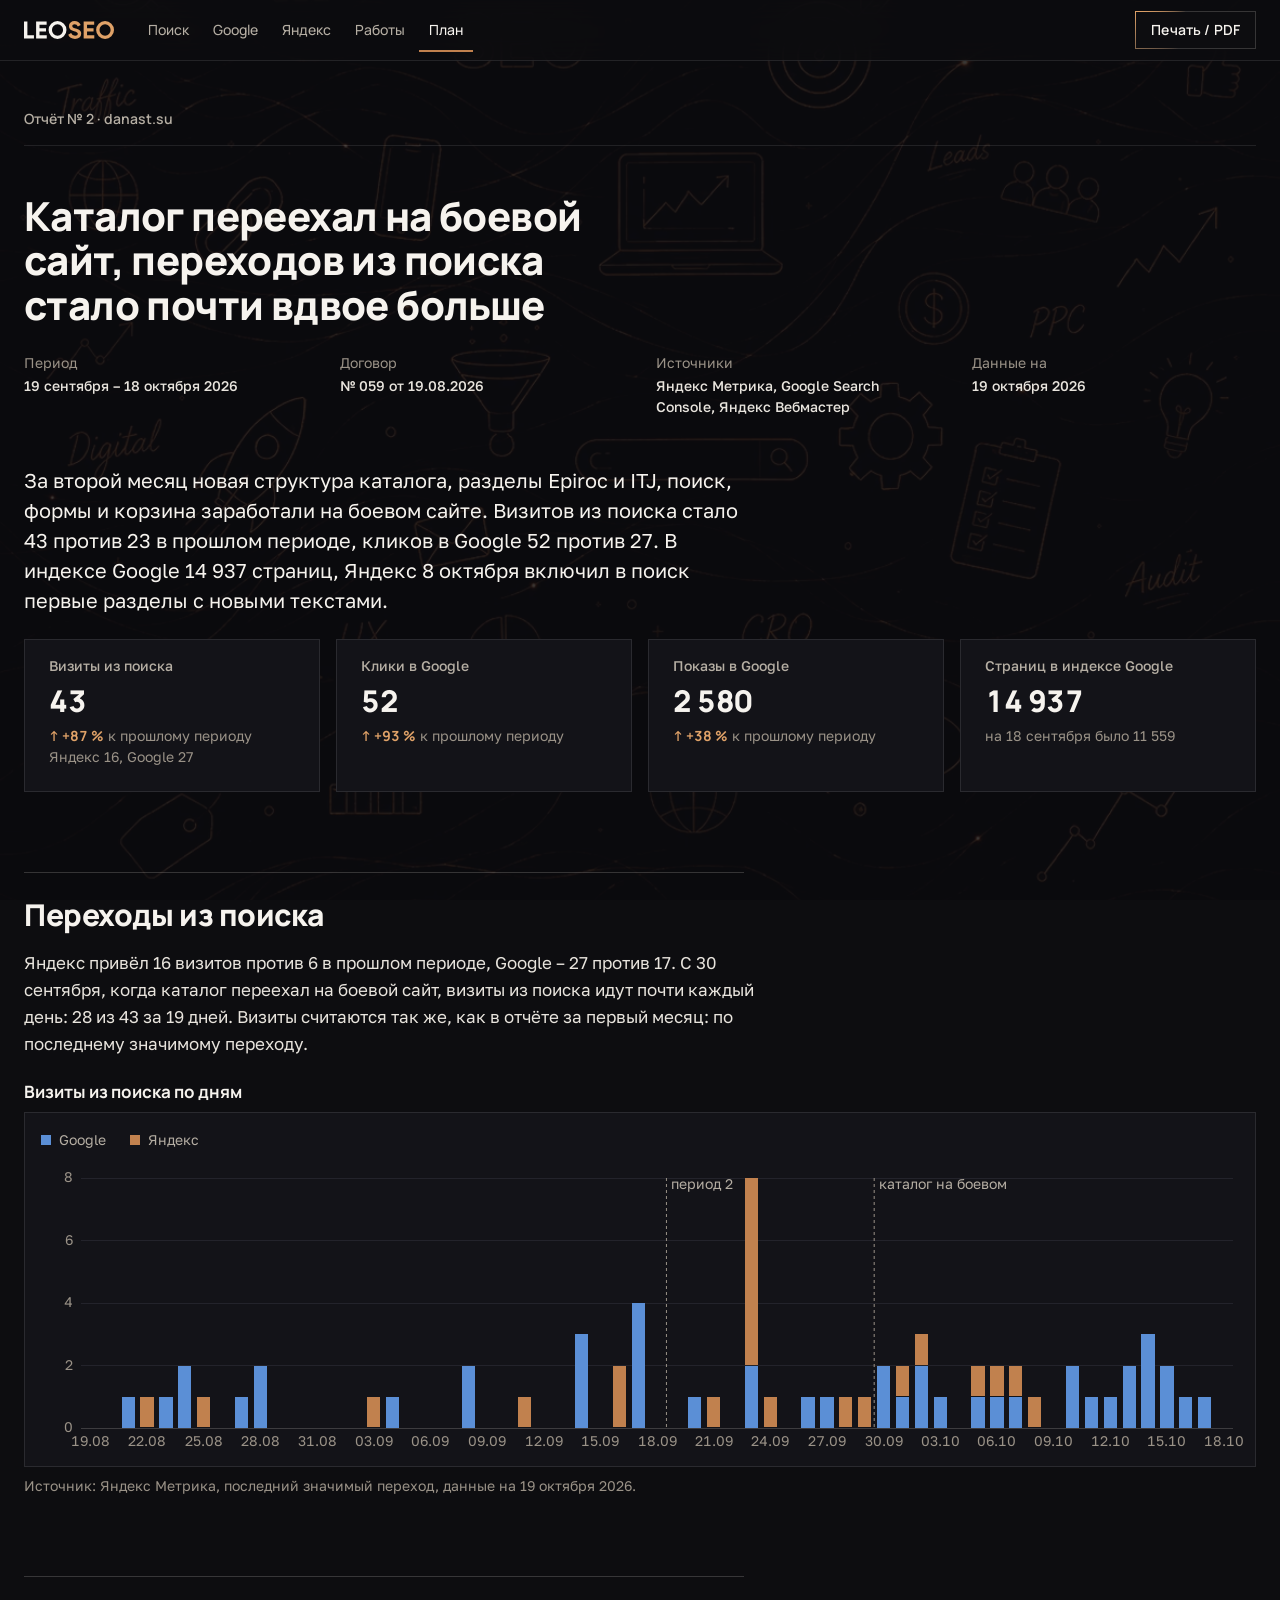
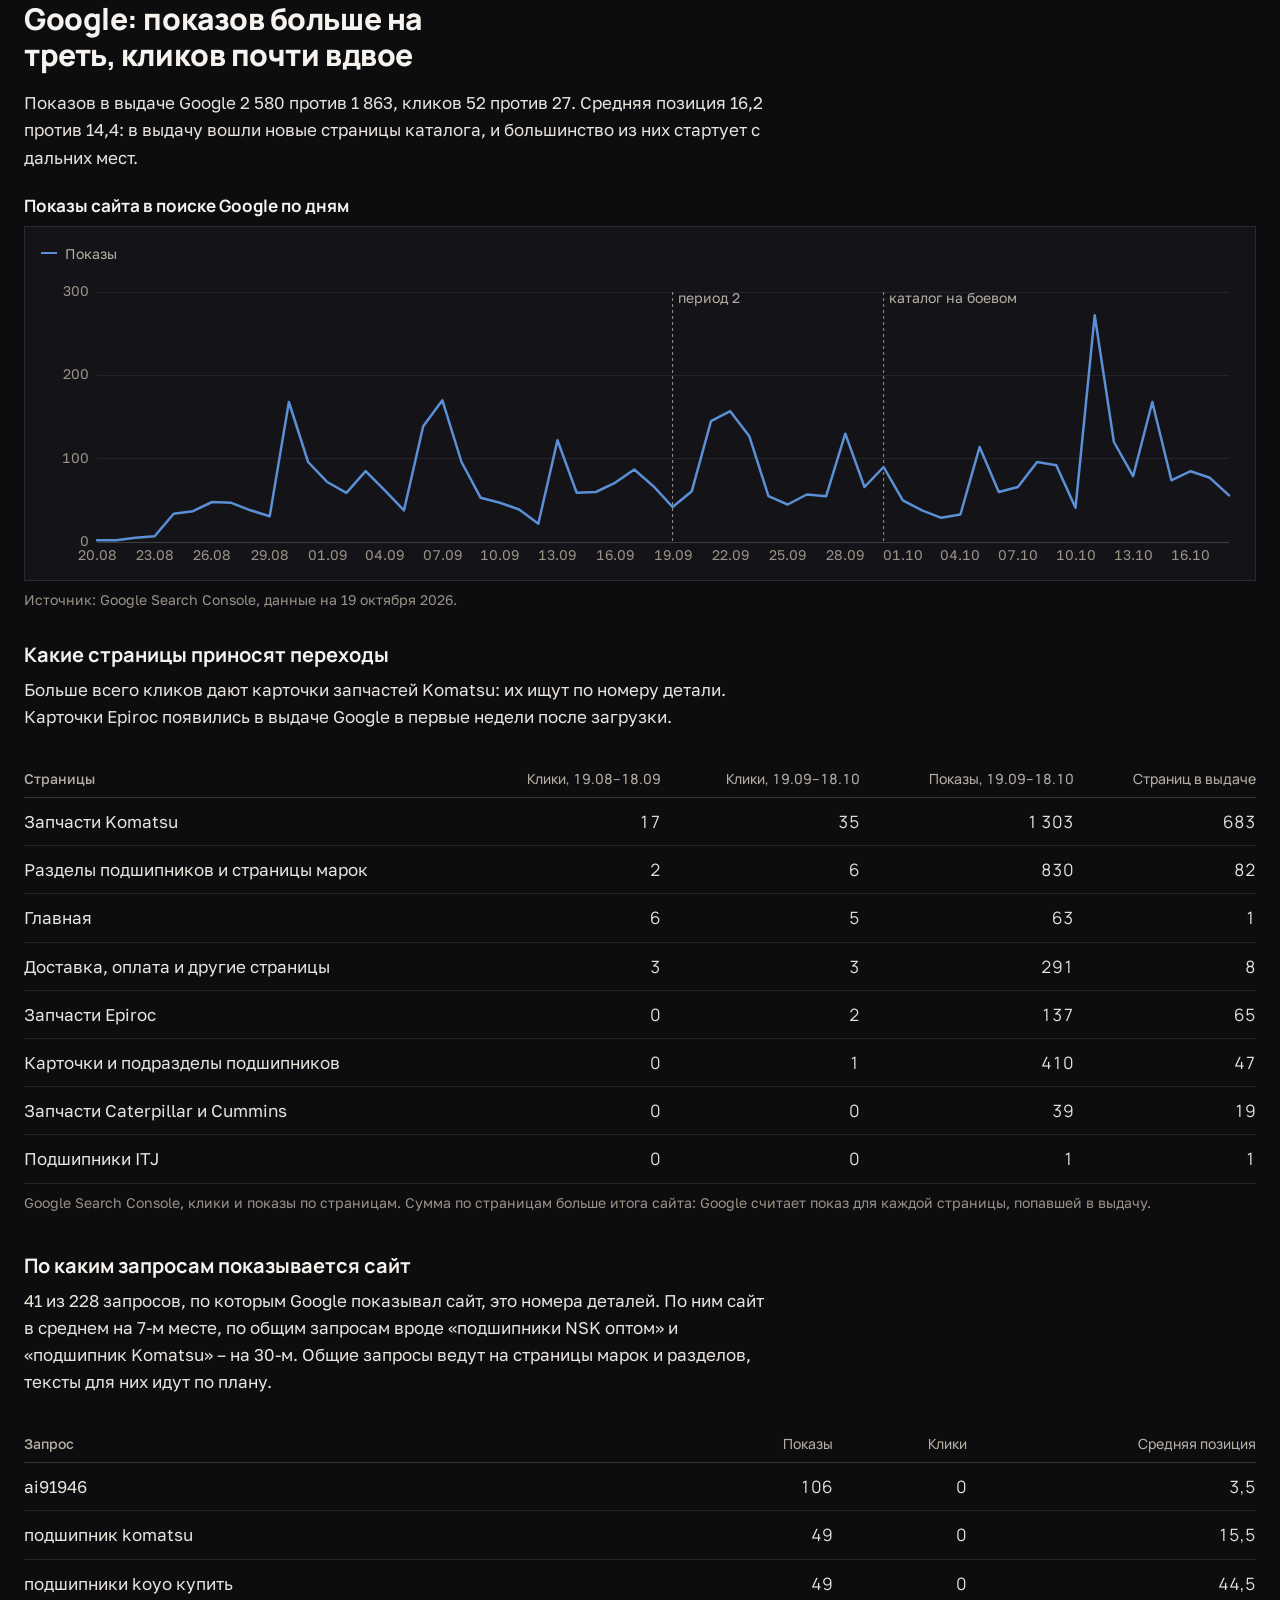
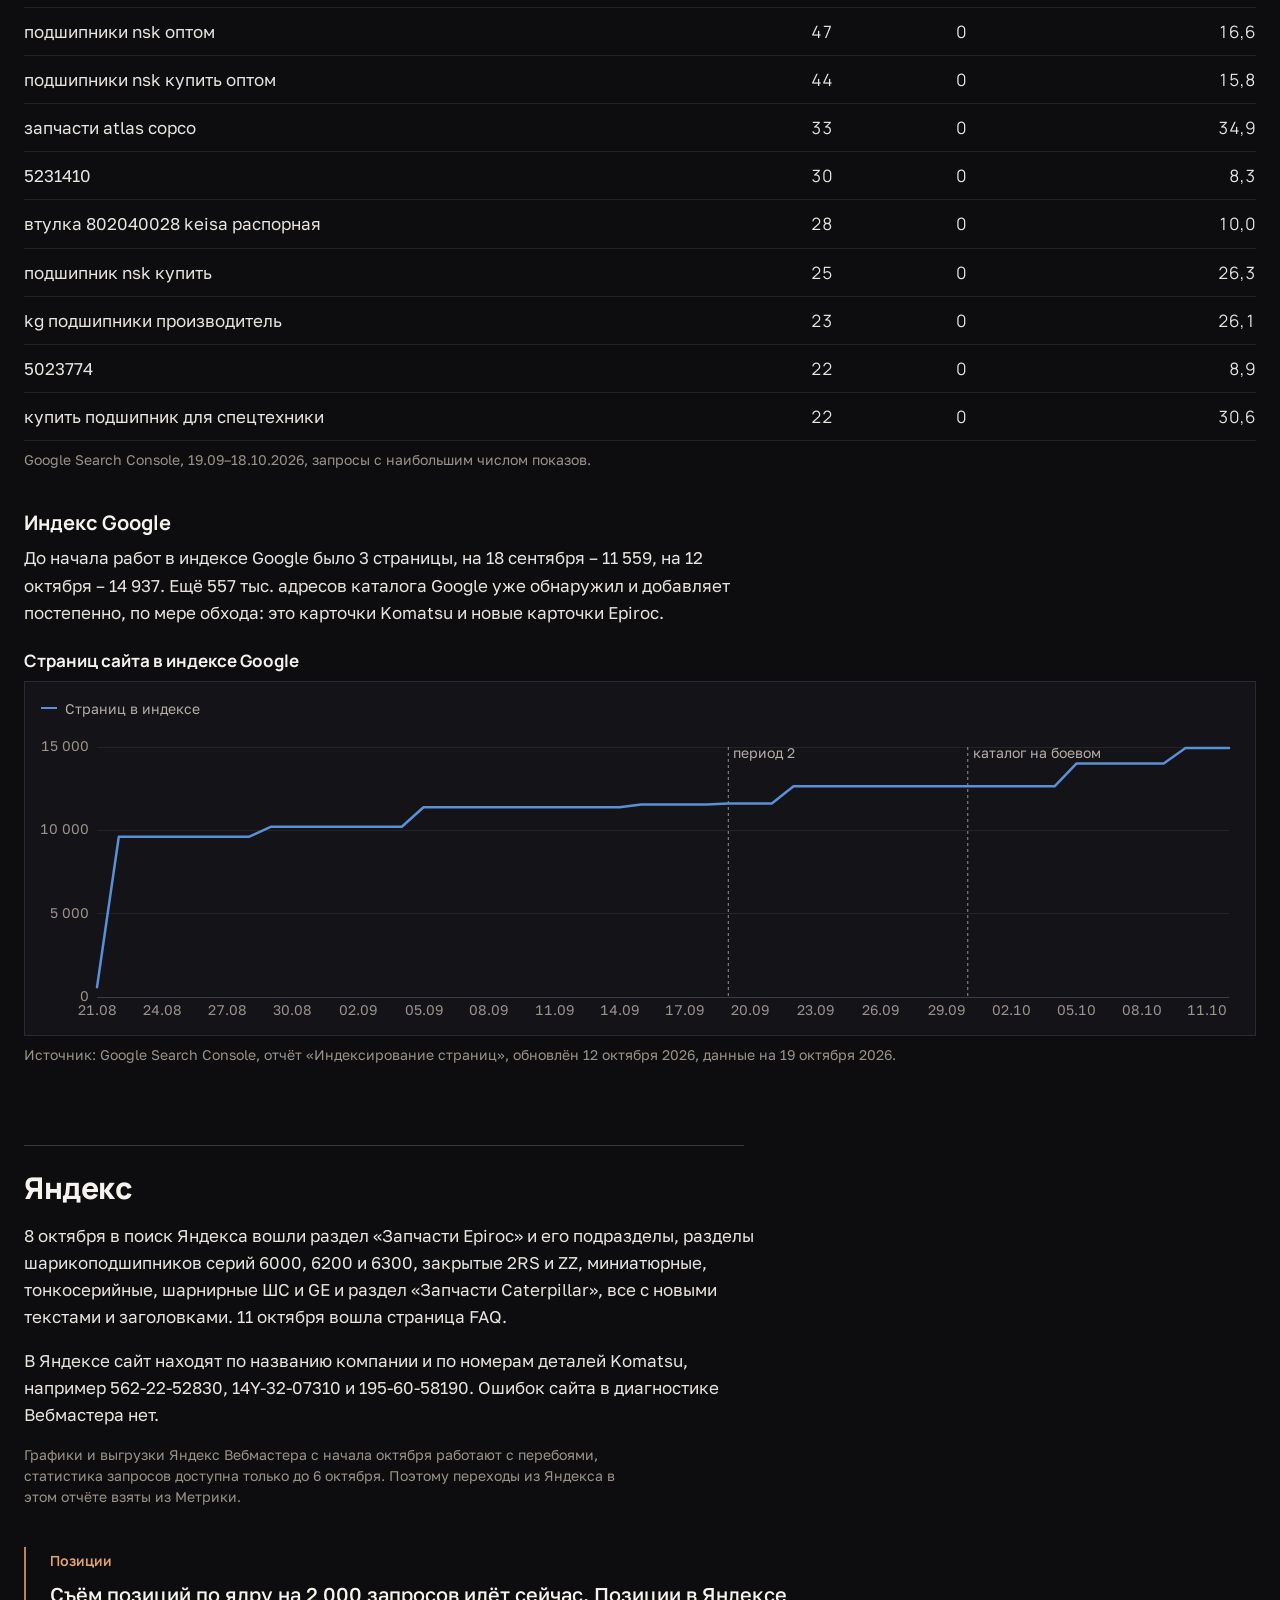
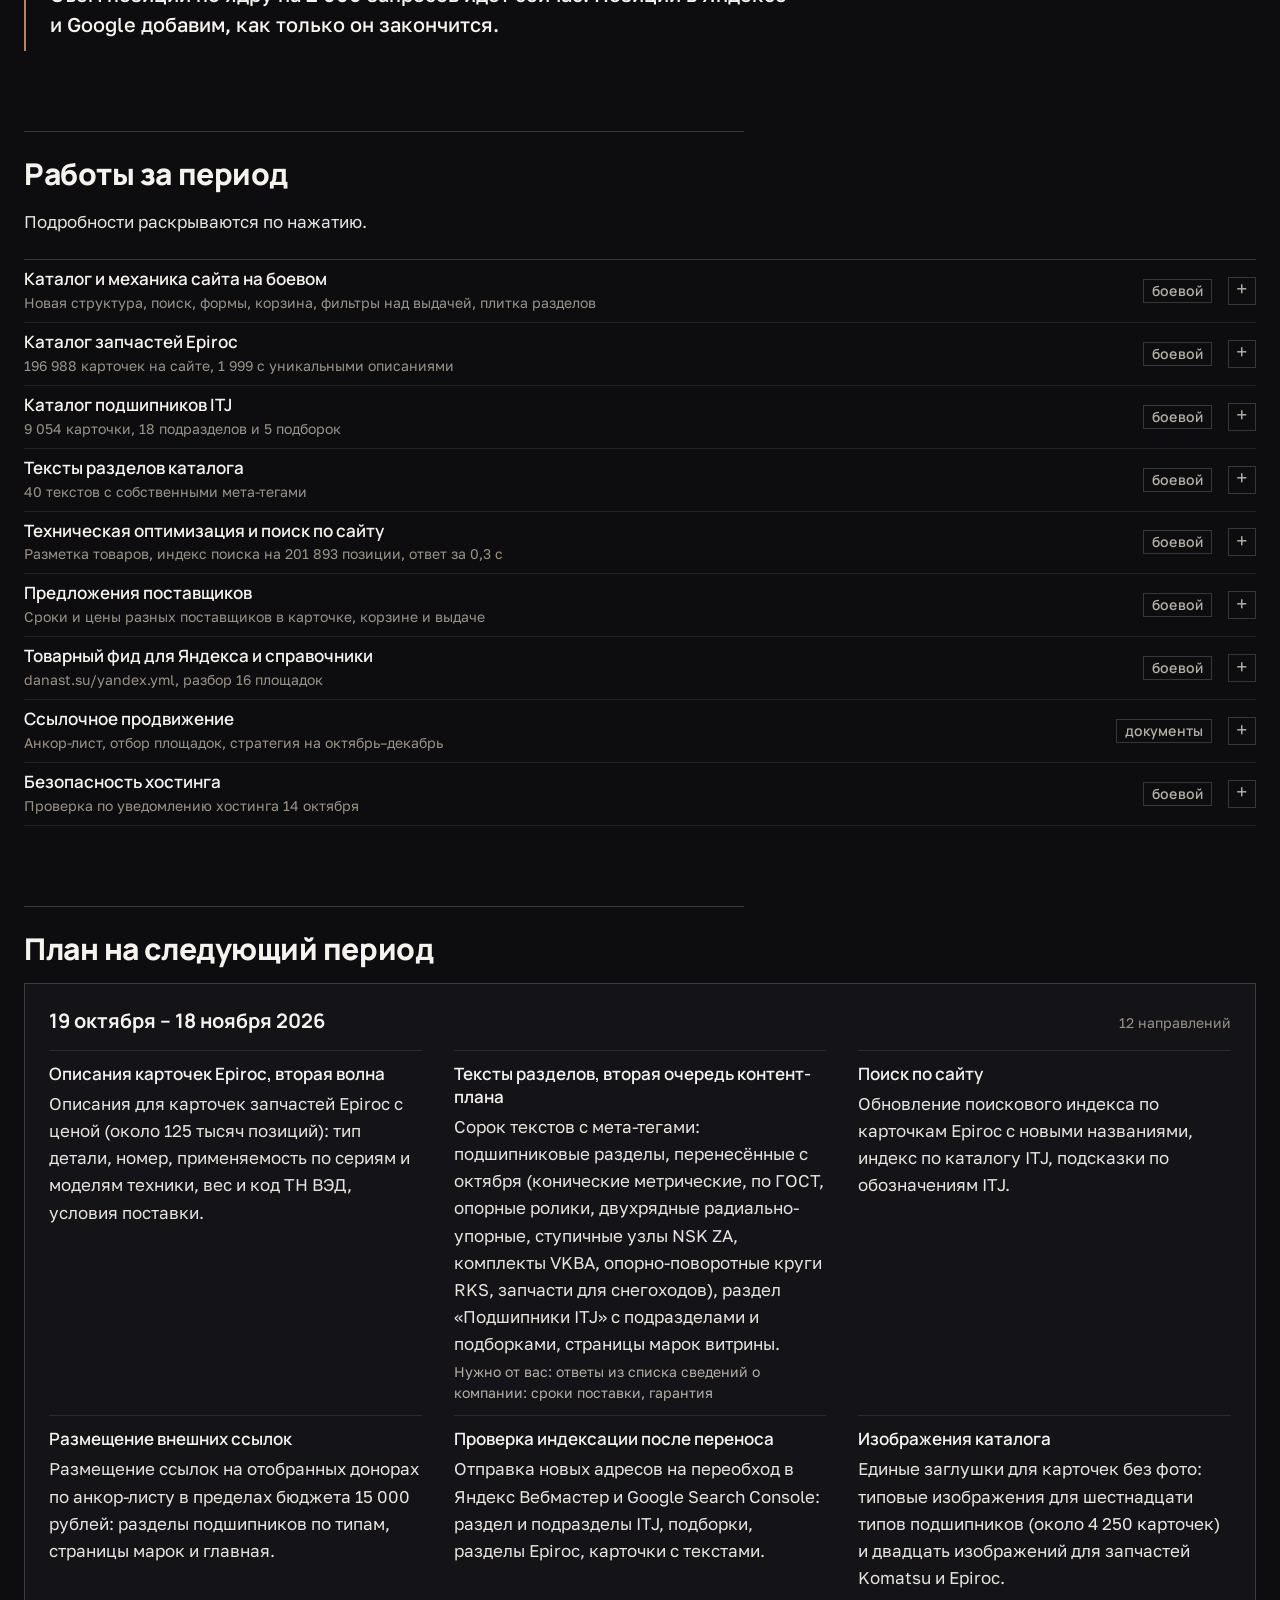
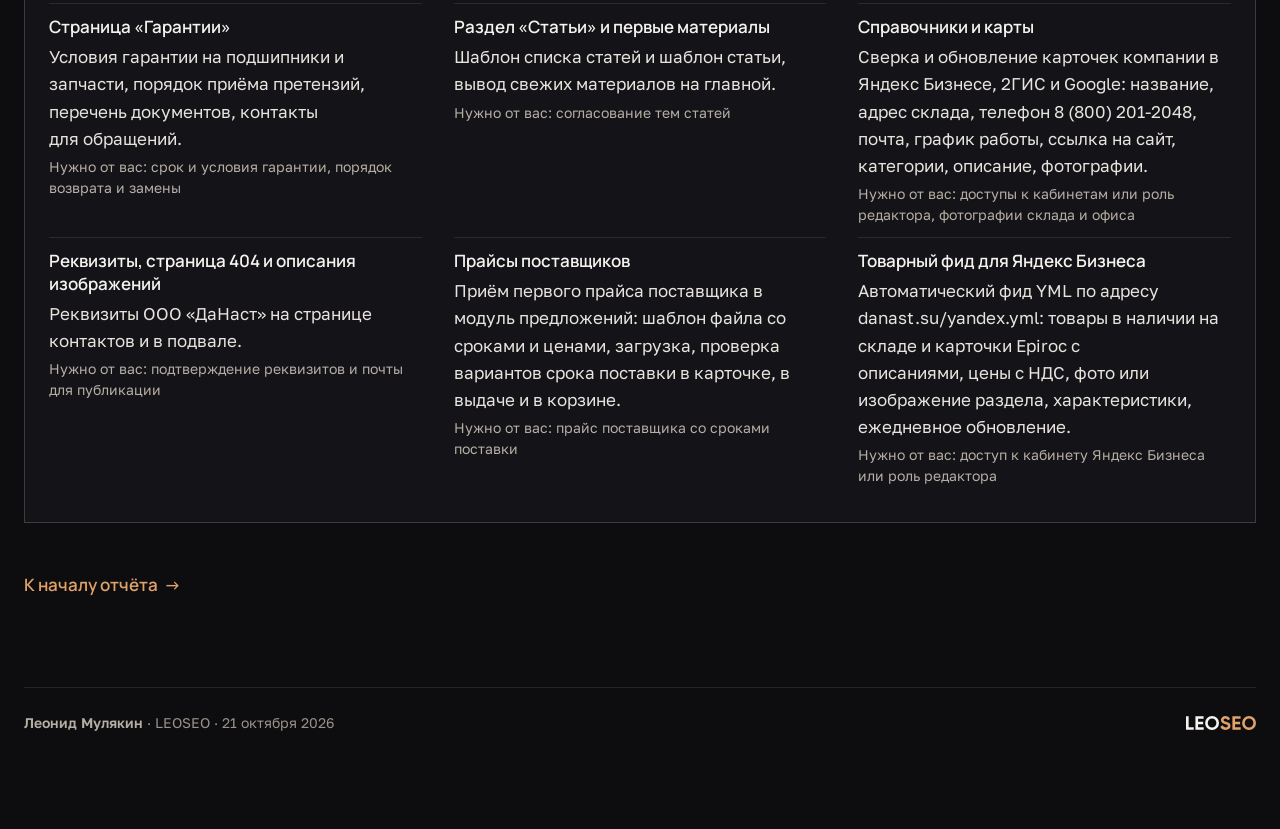
==== danast/otchet-2/index.html @ 5d61dc75 "Демо: danast/otchet-2" ====
<!doctype html><html lang="ru"><head>
<meta name="robots" content="noindex, nofollow"><meta charset="utf-8"><meta name="viewport" content="width=device-width, initial-scale=1"><title>danast.su – отчёт № 2, 19.09–18.10.2026 · LEOSEO</title><link rel="preconnect" href="https://fonts.googleapis.com"><link rel="preconnect" href="https://fonts.gstatic.com" crossorigin><style>/* tokens/fonts.css */
/* Google Fonts (OFL, web licence). Manrope — display + figures; Golos Text — running text. Both have full Cyrillic. */
@import url('https://fonts.googleapis.com/css2?family=Golos+Text:wght@400;500;600&family=Manrope:wght@500;600;700;800&display=swap');

/* tokens/colors.css */
/* LEOSEO — colour tokens. One screen theme: dark (:root).
   The light palette exists only for print/PDF (@media print) and for print-preview cards ([data-theme="print"]).
   Contrast figures: dark — against the page (#0d0d10 + background art at 18 %, 99.9th percentile pixel);
   print — against white. */

:root{
  /* raw — ink (dark) */
  --n-deep:#08080a;--n-bg:#0d0d10;--n-s1:#131318;--n-s2:#191920;--n-grid:#23232b;
  --ink-0:#f6f3ee;--ink-1:#e8e4dd;--ink-2:#b5aea3;--ink-3:#9a9287;
  /* raw — paper (print) */
  --p-bg:#ffffff;--p-s1:#f7f5f1;--p-s2:#efece6;--p-grid:#e7e3dc;
  --pk-0:#14161a;--pk-1:#2b2824;--pk-2:#544e46;--pk-3:#6e675e;
  /* raw — copper */
  --cu-300:#e0a268;--cu-500:#c1814e;--cu-600:#b06f3c;--cu-700:#985e30;
  /* raw — blue (data) */
  --blue-500:#5b8fd6;--blue-700:#3d6fb8;
  /* raw — sand (third data series) */
  --sand-500:#7a7268;--sand-600:#8a8278;

  --bg-image-opacity:.18;
}

:root,[data-theme="dark"]{
  color-scheme:dark;
  --bg-deep:var(--n-deep);       /* tracks, wells, inset areas */
  --bg:var(--n-bg);              /* page, under the background art */
  --surface-1:var(--n-s1);       /* cards, figure frames — opaque, hides the art */
  --surface-2:var(--n-s2);       /* tooltip, hover, selected segment */
  --text-strong:var(--ink-0);    /* headings, lead — 14.7:1 */
  --text-body:var(--ink-1);      /* running text — 12.8:1 */
  --text-muted:var(--ink-2);     /* table heads, legend — 7.4:1 */
  --text-faint:var(--ink-3);     /* source, captions — 5.3:1 */
  --line:rgba(246,243,238,.10);
  --line-strong:rgba(246,243,238,.18);
  --grid:var(--n-grid);
  --accent:var(--cu-500);        /* graphics — 5.1:1; on surface 5.8:1 */
  --accent-text:var(--cu-300);   /* copper as text/link — 7.4:1 */
  --accent-line:var(--cu-500);
  --data-1:var(--blue-500);      /* on surface-1 5.6:1 */
  --data-2:var(--cu-500);        /* on surface-1 5.8:1 */
  --data-3:var(--sand-500);      /* on surface-1 3.9:1 — graphics only */
  --up:var(--cu-300);
  --down:var(--ink-0);
  --focus:var(--cu-300);
  --hover:rgba(246,243,238,.04);
}

[data-theme="print"]{
  color-scheme:light;
  --bg-deep:var(--p-s2);--bg:var(--p-bg);--surface-1:var(--p-s1);--surface-2:var(--p-s2);
  --text-strong:var(--pk-0);--text-body:var(--pk-1);--text-muted:var(--pk-2);--text-faint:var(--pk-3);
  --line:rgba(20,22,26,.12);--line-strong:rgba(20,22,26,.24);--grid:var(--p-grid);
  --accent:var(--cu-600);--accent-text:var(--cu-700);--accent-line:var(--cu-600);
  --data-1:var(--blue-700);--data-2:var(--cu-600);--data-3:var(--sand-600);
  --up:var(--cu-700);--down:var(--pk-0);--focus:var(--cu-700);--hover:rgba(20,22,26,.04);
}

@media print{
  :root,[data-theme="dark"]{
    color-scheme:light;
    --bg-deep:var(--p-s2);           /* 17.8:1 strong / 5.6:1 faint on white */
    --bg:var(--p-bg);--surface-1:var(--p-s1);--surface-2:var(--p-s2);
    --text-strong:var(--pk-0);--text-body:var(--pk-1);--text-muted:var(--pk-2);--text-faint:var(--pk-3);
    --line:rgba(20,22,26,.12);--line-strong:rgba(20,22,26,.24);--grid:var(--p-grid);
    --accent:var(--cu-600);--accent-text:var(--cu-700);--accent-line:var(--cu-600);
    --data-1:var(--blue-700);--data-2:var(--cu-600);--data-3:var(--sand-600);
    --up:var(--cu-700);--down:var(--pk-0);--focus:var(--cu-700);--hover:transparent;
  }
}

/* tokens/typography.css */
/* Six-step scale. Body 17 px desktop / 16 px phone and print. */
:root{
  --font-display:'Manrope',-apple-system,'Segoe UI',Arial,sans-serif;
  --font-text:'Golos Text','Manrope',-apple-system,'Segoe UI',Arial,sans-serif;
  --font-num:'Manrope',-apple-system,'Segoe UI',Arial,sans-serif; /* always with tabular-nums */

  --fs-1:14px;  /* source, caption, table head, legend, axis */
  --fs-2:17px;  /* body, table cells */
  --fs-3:20px;  /* lead, H3 */
  --fs-4:24px;  /* callout, accent numbers */
  --fs-5:30px;  /* H2 */
  --fs-6:40px;  /* H1 */

  --fw-text:400;
  --fw-medium:500;
  --fw-semibold:600;
  --fw-bold:700;
  --fw-display:800;

  --lh-text:1.6;
  --lh-lead:1.5;
  --lh-h3:1.3;
  --lh-h2:1.2;
  --lh-h1:1.12;
  --ls-display:-.015em;

  --measure:68ch;       /* running text ≈ 65–72 chars of Golos */
  --measure-lead:36em;  /* lead at 20 px ≈ 60–65 chars */

  /* semantic */
  --text-h1:var(--fw-display) var(--fs-6)/var(--lh-h1) var(--font-display);
  --text-h2:var(--fw-display) var(--fs-5)/var(--lh-h2) var(--font-display);
  --text-h3:var(--fw-bold) var(--fs-3)/var(--lh-h3) var(--font-display);
  --text-lead:var(--fw-text) var(--fs-3)/var(--lh-lead) var(--font-text);
  --text-body-font:var(--fw-text) var(--fs-2)/var(--lh-text) var(--font-text);
  --text-small:var(--fw-text) var(--fs-1)/1.5 var(--font-text);
}
@media (max-width:600px){
  :root{--fs-2:16px;--fs-3:18px;--fs-4:20px;--fs-5:24px;--fs-6:30px}
}
@media print{
  :root{--fs-1:12px;--fs-2:15px;--fs-3:17px;--fs-4:20px;--fs-5:24px;--fs-6:32px}
}

/* tokens/spacing.css */
/* 8 px step. --sp-h (4 px) only inside dense rows. */
:root{
  --sp-h:4px;
  --sp-1:8px;--sp-2:16px;--sp-3:24px;--sp-4:32px;--sp-5:40px;--sp-6:48px;--sp-7:64px;--sp-8:80px;--sp-9:96px;

  --content-max:1080px;   /* page column */
  --page-pad:24px;        /* side padding */
  --hit:44px;             /* min tap target */

  --radius:0;             /* straight corners; 2 px max for tiny marks, never above 4 */
  --border:1px;           /* thin lines instead of shadows */
  --rule-accent:2px;      /* «Вывод» left rule */

  /* semantic */
  --space-section:var(--sp-8);  /* above H2 */
  --space-block:var(--sp-3);    /* between figure/table and text */
  --space-para:var(--sp-2);
}
@media (max-width:600px){
  :root{--page-pad:16px;--space-section:var(--sp-7)}
}

/* tokens/motion.css */
/* LEOSEO — motion, focus and state tokens (mechanics from leoseo.ru).
   Motion is a response to hover / press only. Nothing animates on scroll. */
:root{
  --ease:cubic-bezier(.22,.61,.36,1);
  /* durations: colour+border / lift+rotate / sheen; lifts: card hover / tilt card */
  --dur-fast:.16s;
  --dur-lift:.26s;
  --dur-sheen:.9s;
  --lift:-2px;
  --tilt-lift:-6px;
  --tilt-max:5deg;

  --focus-ring-color:var(--cu-300);  /* #e0a268 */
  --focus-ring-width:2px;
  --focus-ring-offset:2px;

  --copper-tint:rgba(193,129,78,.12);   /* selected chip, copper badge */
  --copper-edge:rgba(193,129,78,.55);   /* copper badge border */
  --bar-bg:rgba(13,13,16,.72);          /* sticky toolbar */
  --bar-bg-scrolled:rgba(8,8,10,.9);
  --bar-blur:14px;
  --bar-h:60px;

  --state-error:#e07a5f;    /* 6.6:1 on --bg-deep; always with «!» and text */
  --state-success:#8cbf9a;  /* 9.3:1 on --bg-deep; always with «✓» and text */
}
@media (prefers-reduced-motion:reduce){
  :root{
    --dur-fast:0s;
    --dur-lift:0s;
    --dur-sheen:0s;
    --lift:0px;
    --tilt-lift:0px;
    --tilt-max:0deg;
  }
}

/* tokens/base.css */
/* Element defaults for report pages + print geometry. */
*,*::before,*::after{box-sizing:border-box}
html{-webkit-text-size-adjust:100%}
body{margin:0;background:var(--bg);color:var(--text-body);font:var(--text-body-font);font-feature-settings:"kern"}
/* fixed background art, as on leoseo.ru */
body::before{content:"";position:fixed;inset:0;z-index:-1;pointer-events:none;background:url(bg-leoseo.webp) center/cover no-repeat;opacity:var(--bg-image-opacity)}
.ls-no-art::before,body.ls-no-art::before{display:none}
a{color:var(--accent-text);text-decoration:underline;text-decoration-thickness:1px;text-underline-offset:3px}
a:hover{color:var(--text-strong)}
:focus-visible{outline:2px solid var(--focus);outline-offset:2px}
b,strong{color:var(--text-strong);font-weight:var(--fw-semibold)}
::selection{background:var(--accent);color:var(--n-bg)}

.ls-screen-only{}
.ls-print-only{display:none}
.ls-break-before{}
.ls-avoid-break{break-inside:avoid}

@page{size:A4;margin:18mm 16mm 18mm 16mm}
@media print{
  body{background:#fff;-webkit-print-color-adjust:exact;print-color-adjust:exact}
  body::before{display:none}
  .ls-screen-only{display:none!important}
  .ls-print-only{display:block}
  .ls-break-before{break-before:page}
}

/* components/components.css */
/* Component classes (ls-*). Used by the React components in Claude Design; usable in plain HTML too. */

/* page */
.ls-page{background:transparent;color:var(--text-body);font:var(--text-body-font);min-height:100%}
.ls-page__inner{max-width:var(--content-max);margin:0 auto;padding:var(--sp-6) var(--page-pad) var(--sp-9)}

/* logo — url resolved relative to this file */
.ls-logo{display:inline-block;aspect-ratio:201/40;background:url(leoseo-logo-light.svg) left center/contain no-repeat;flex:none}
[data-theme="print"] .ls-logo{background-image:url(leoseo-logo-dark.svg)}
@media print{.ls-logo,[data-theme] .ls-logo{background-image:url(leoseo-logo-dark.svg)!important}}

/* report header */
.ls-head{margin:0 0 var(--sp-6)}
.ls-head__bar{display:flex;align-items:center;justify-content:space-between;gap:var(--sp-2);flex-wrap:wrap;padding-bottom:var(--sp-2);border-bottom:var(--border) solid var(--line)}
.ls-head__client{font:var(--fw-semibold) var(--fs-1)/1.4 var(--font-display);color:var(--text-muted)}
.ls-h1{font:var(--text-h1);letter-spacing:var(--ls-display);color:var(--text-strong);margin:var(--sp-6) 0 var(--sp-3);max-width:22em;text-wrap:balance}
.ls-head__meta{display:grid;grid-template-columns:repeat(auto-fit,minmax(200px,1fr));gap:var(--sp-2) var(--sp-4);margin:0}
.ls-head__meta div{min-width:0}
.ls-head__meta dt{font:var(--text-small);color:var(--text-faint);margin:0 0 2px}
.ls-head__meta dd{font:var(--fw-medium) var(--fs-1)/1.5 var(--font-text);color:var(--text-body);margin:0}

/* headings & text */
.ls-h2{font:var(--text-h2);letter-spacing:var(--ls-display);color:var(--text-strong);margin:var(--space-section) 0 var(--sp-2);padding-top:var(--sp-3);border-top:var(--border) solid var(--line-strong);max-width:24em;text-wrap:balance;break-after:avoid}
.ls-h2:first-child{margin-top:0}
.ls-h3{font:var(--text-h3);color:var(--text-strong);margin:var(--sp-4) 0 var(--sp-1);max-width:30em;text-wrap:balance;break-after:avoid}
.ls-h3:first-child{margin-top:0}
.ls-lead{font:var(--text-lead);color:var(--text-strong);max-width:var(--measure-lead);margin:0 0 var(--sp-3);text-wrap:pretty}
.ls-p{max-width:var(--measure);margin:0 0 var(--space-para);text-wrap:pretty}
.ls-p:last-child{margin-bottom:0}
.ls-bullets{max-width:var(--measure);margin:0 0 var(--space-para);padding-left:var(--sp-3)}
.ls-bullets li{margin:0 0 var(--sp-1);padding-left:var(--sp-h)}
.ls-bullets li::marker{color:var(--accent)}
.ls-note{font:var(--text-small);color:var(--text-faint);max-width:var(--measure);margin:var(--sp-1) 0 var(--sp-2)}
.ls-note b{color:var(--text-muted);font-weight:var(--fw-semibold)}

/* callout quote */
.ls-quote{margin:var(--sp-5) 0;padding:var(--sp-3) 0;border-top:var(--border) solid var(--line-strong);border-bottom:var(--border) solid var(--line-strong);max-width:46em;break-inside:avoid}
.ls-quote p{font:var(--fw-semibold) var(--fs-4)/1.4 var(--font-display);color:var(--text-strong);margin:0;text-wrap:pretty}
.ls-quote footer{font:var(--text-small);color:var(--text-faint);margin-top:var(--sp-2)}

/* conclusion */
.ls-conc{margin:var(--sp-5) 0;padding:var(--sp-h) 0 var(--sp-h) var(--sp-3);border-left:var(--rule-accent) solid var(--accent-line);max-width:calc(var(--measure) + var(--sp-3));break-inside:avoid}
.ls-conc__t{font:var(--fw-bold) var(--fs-1)/1.4 var(--font-display);color:var(--accent-text);margin:0 0 var(--sp-1)}
.ls-conc__b{font:var(--fw-medium) var(--fs-3)/1.5 var(--font-text);color:var(--text-strong);margin:0}
.ls-conc__b p{margin:0 0 var(--sp-1)}

/* figure */
.ls-fig{margin:var(--space-block) 0;break-inside:avoid}
.ls-fig__frame{position:relative;border:var(--border) solid var(--line);background:var(--surface-1);padding:var(--sp-2) var(--sp-2) var(--sp-1)}
.ls-fig__title{font:var(--fw-bold) var(--fs-2)/1.35 var(--font-display);color:var(--text-strong);margin:0 0 var(--sp-1)}
.ls-fig__cap{font:var(--text-small);color:var(--text-faint);margin:var(--sp-1) 0 0}
.ls-legend{display:flex;flex-wrap:wrap;gap:var(--sp-1) var(--sp-3);font:var(--text-small);color:var(--text-muted);margin:0 0 var(--sp-1);padding:0;list-style:none}
.ls-legend li{display:flex;align-items:center;gap:var(--sp-1)}
.ls-legend i{display:inline-block;width:10px;height:10px;flex:none}
.ls-legend i.is-line{width:16px;height:2px}
.ls-chart{display:block;width:100%;height:auto;overflow:visible;touch-action:pan-y}
.ls-chart text{font-family:var(--font-text);font-size:var(--fs-1);fill:var(--text-faint);font-variant-numeric:tabular-nums}
.ls-chart .yr{fill:var(--text-muted);font-weight:var(--fw-semibold)}
.ls-chart .lbl{font-family:var(--font-display);font-weight:var(--fw-bold)}
.ls-tip{position:absolute;z-index:2;pointer-events:none;background:var(--surface-2);border:var(--border) solid var(--line-strong);color:var(--text-strong);font:var(--text-small);padding:var(--sp-1) 12px;min-width:170px}
.ls-tip__h{font-weight:var(--fw-semibold);margin-bottom:2px}
.ls-tip__r{display:flex;justify-content:space-between;gap:var(--sp-2);color:var(--text-muted)}
.ls-tip__r b{font-family:var(--font-num);font-variant-numeric:tabular-nums;color:var(--text-strong);font-weight:var(--fw-semibold)}
.ls-tip__r i{display:inline-block;width:8px;height:8px;margin-right:6px}
@media print{.ls-tip{display:none!important}}

/* number table */
.ls-table{width:100%;border-collapse:collapse;margin:var(--sp-2) 0 var(--sp-1);font:var(--text-body-font);table-layout:auto}
.ls-table caption{caption-side:bottom;text-align:left;font:var(--text-small);color:var(--text-faint);padding-top:var(--sp-1)}
.ls-table th{text-align:left;font:var(--fw-medium) var(--fs-1)/1.35 var(--font-text);color:var(--text-muted);padding:var(--sp-1) 12px;border-bottom:var(--border) solid var(--line-strong);vertical-align:bottom}
.ls-table td{padding:10px 12px;border-bottom:var(--border) solid var(--line);vertical-align:baseline}
.ls-table th:first-child,.ls-table td:first-child{padding-left:0}
.ls-table th:last-child,.ls-table td:last-child{padding-right:0}
.ls-table .num{text-align:right;font-family:var(--font-num);font-variant-numeric:tabular-nums;white-space:nowrap}
.ls-table tfoot td{border-top:var(--border) solid var(--line-strong);border-bottom:0;color:var(--text-strong);font-weight:var(--fw-semibold)}
.ls-share{display:flex;align-items:center;justify-content:flex-end;gap:12px}
.ls-share__bar{position:relative;width:96px;height:8px;background:var(--bg-deep);outline:1px solid var(--line);outline-offset:-1px;flex:none}
.ls-share__bar span{position:absolute;inset:0 auto 0 0;background:var(--data-1)}
.ls-share b{min-width:3.6em;text-align:right;font-family:var(--font-num);font-variant-numeric:tabular-nums}
@media (max-width:600px){
  .ls-table{font-size:15px}
  .ls-table th,.ls-table td{padding-left:6px;padding-right:6px}
  .ls-share{flex-direction:column;align-items:flex-end;gap:4px}
  .ls-share__bar{width:56px;height:6px}
}

/* change list */
.ls-chg{list-style:none;margin:var(--sp-2) 0;padding:0;max-width:40em}
.ls-chg li{display:flex;justify-content:space-between;align-items:baseline;gap:var(--sp-2);padding:10px 0;min-height:var(--hit);border-bottom:var(--border) solid var(--line)}
.ls-chg li:first-child{border-top:var(--border) solid var(--line)}
.ls-chg__v{font:var(--fw-bold) var(--fs-2)/1.4 var(--font-num);font-variant-numeric:tabular-nums;white-space:nowrap;color:var(--down)}
.ls-chg__v.is-up{color:var(--up)}
.ls-chg__v.is-flat{color:var(--text-muted)}
.ls-chg__a{display:inline-block;width:1em;text-align:center;margin-right:2px;font-weight:var(--fw-semibold)}

/* reasons */
.ls-why{list-style:none;margin:var(--sp-2) 0 0;padding:0;counter-reset:w}
.ls-why>li{counter-increment:w;position:relative;padding:var(--sp-3) 0 var(--sp-3) 64px;border-top:var(--border) solid var(--line)}
.ls-why>li::before{content:counter(w);position:absolute;left:0;top:var(--sp-3);font:var(--fw-display) var(--fs-5)/1 var(--font-num);color:var(--accent);font-variant-numeric:tabular-nums}
.ls-why>li>.ls-h3{margin:0 0 var(--sp-1)}
@media (max-width:600px){.ls-why>li{padding-left:44px}}

/* plan month */
.ls-plan{border:var(--border) solid var(--line-strong);background:var(--surface-1);padding:var(--sp-3);margin:0 0 var(--sp-2)}
.ls-plan__h{display:flex;justify-content:space-between;align-items:baseline;gap:var(--sp-2);flex-wrap:wrap;margin:0 0 var(--sp-2)}
.ls-plan__h h3{margin:0}
.ls-plan__n{font:var(--text-small);color:var(--text-faint)}
.ls-plan ul{list-style:none;margin:0;padding:0;display:grid;grid-template-columns:repeat(auto-fill,minmax(min(100%,300px),1fr));column-gap:var(--sp-4)}
.ls-plan li{padding:12px 0;border-top:var(--border) solid var(--line);display:grid;gap:var(--sp-h);align-content:start;break-inside:avoid}
.ls-plan__pg{font:var(--fw-semibold) var(--fs-2)/1.35 var(--font-display);color:var(--text-strong)}
.ls-plan__m{display:flex;flex-wrap:wrap;align-items:baseline;gap:var(--sp-h) var(--sp-1);font:var(--text-small);color:var(--text-faint)}
.ls-plan__m .q{color:var(--text-muted)}
.ls-plan__m .v{font-family:var(--font-num);font-variant-numeric:tabular-nums;color:var(--text-muted);white-space:nowrap}
.ls-tag{display:inline-block;font:var(--fw-semibold) var(--fs-1)/1 var(--font-display);padding:3px 6px;border:var(--border) solid var(--line-strong);color:var(--text-muted);white-space:nowrap}
.ls-tag.is-new{color:var(--accent-text);border-color:var(--accent-line)}

/* forecast */
.ls-fc{margin:var(--space-block) 0;break-inside:avoid}
.ls-fc__grp{padding:var(--sp-2) 0;border-top:var(--border) solid var(--line)}
.ls-fc__grp:last-of-type{border-bottom:var(--border) solid var(--line)}
.ls-fc__t{font:var(--fw-bold) var(--fs-2)/1.35 var(--font-display);color:var(--text-strong);margin:0 0 var(--sp-1)}
.ls-fc__row{display:grid;grid-template-columns:minmax(0,9.5em) minmax(0,1fr);align-items:center;gap:var(--sp-2);min-height:32px}
.ls-fc__nm{font:var(--text-small);color:var(--text-muted)}
.ls-fc__row.is-main .ls-fc__nm{color:var(--text-strong);font-weight:var(--fw-semibold)}
.ls-fc__trk{position:relative;height:20px}
.ls-fc__bar{position:absolute;left:0;top:4px;height:12px;background:var(--data-3)}
.ls-fc__row.is-main .ls-fc__bar{background:var(--data-2)}
.ls-fc__val{position:absolute;top:0;font:var(--fw-bold) var(--fs-1)/20px var(--font-num);font-variant-numeric:tabular-nums;color:var(--text-strong);padding-left:var(--sp-1);white-space:nowrap}
.ls-fc__now{position:absolute;top:-6px;bottom:-6px;width:0;border-left:1px dashed var(--text-faint)}
.ls-fc__key{display:flex;align-items:center;gap:var(--sp-1);font:var(--text-small);color:var(--text-faint);margin:var(--sp-1) 0 0}
.ls-fc__key i{display:inline-block;width:0;height:14px;border-left:1px dashed var(--text-faint)}
@media (max-width:600px){.ls-fc__row{grid-template-columns:minmax(0,7.5em) minmax(0,1fr);gap:var(--sp-1)}}

/* signature */
.ls-sign{display:flex;flex-wrap:wrap;align-items:center;justify-content:space-between;gap:var(--sp-2);margin-top:var(--sp-8);padding-top:var(--sp-3);border-top:var(--border) solid var(--line);font:var(--text-small);color:var(--text-faint)}
.ls-sign p{margin:0}
.ls-sign b{color:var(--text-muted);font-weight:var(--fw-semibold)}

/* columns */
.ls-cols{display:grid;grid-template-columns:repeat(auto-fit,minmax(min(100%,420px),1fr));gap:var(--sp-3) var(--sp-5);align-items:start}

/* page break marker on screen */
.ls-pb{height:0;margin:0;border:0}
@media print{.ls-pb{break-after:page}
  .ls-page__inner{max-width:none;padding:0}
  .ls-fig__frame{background:transparent}
  .ls-plan{background:transparent}
}

/* ───── interactive ───── */
.ls-btn-reset{appearance:none;background:none;border:0;margin:0;padding:0;font:inherit;color:inherit;cursor:pointer;border-radius:0}

/* card */
.ls-card{position:relative;display:grid;align-content:start;gap:var(--sp-1);background:var(--surface-1);border:var(--border) solid var(--line);padding:var(--sp-2) var(--sp-3) var(--sp-3);min-width:0;color:var(--text-body);text-decoration:none}
a.ls-card:hover{border-color:var(--line-strong);background:var(--surface-2);color:var(--text-body)}
.ls-card__top{display:flex;justify-content:space-between;align-items:baseline;gap:var(--sp-2)}
.ls-card__t{font:var(--fw-medium) var(--fs-1)/1.4 var(--font-text);color:var(--text-muted);margin:0}
.ls-card.is-page .ls-card__t,.ls-card.is-task .ls-card__t{font:var(--fw-semibold) var(--fs-2)/1.35 var(--font-display);color:var(--text-strong)}
.ls-card__v{font:var(--fw-display) var(--fs-5)/1.1 var(--font-num);font-variant-numeric:tabular-nums;color:var(--text-strong);letter-spacing:var(--ls-display);margin:0}
.ls-card.is-page .ls-card__v,.ls-card.is-task .ls-card__v{font:var(--fw-bold) var(--fs-3)/1.2 var(--font-num)}
.ls-card__c{font:var(--text-small);color:var(--text-faint);margin:0}
.ls-card__chg{font:var(--fw-bold) var(--fs-1)/1.4 var(--font-num);font-variant-numeric:tabular-nums;color:var(--down);white-space:nowrap}
.ls-card__chg.is-up{color:var(--up)}
.ls-card__spark{display:block;width:100%;height:36px;margin-top:var(--sp-1)}
.ls-cards{display:grid;grid-template-columns:repeat(auto-fit,minmax(min(100%,220px),1fr));gap:var(--sp-2);margin:var(--space-block) 0}
.ls-status{font:var(--fw-semibold) var(--fs-1)/1 var(--font-display);padding:3px 6px;border:var(--border) solid var(--line-strong);color:var(--text-muted);white-space:nowrap}
.ls-status.is-done{color:var(--text-strong);border-color:var(--text-faint)}
.ls-status.is-doing{color:var(--accent-text);border-color:var(--accent-line)}

/* segmented control */
.ls-seg{display:inline-flex;border:var(--border) solid var(--line-strong);background:var(--bg-deep);max-width:100%;flex-wrap:wrap}
.ls-seg__o{min-height:36px;min-width:44px;padding:0 var(--sp-2);font:var(--fw-semibold) var(--fs-1)/1 var(--font-display);color:var(--text-muted);border-right:var(--border) solid var(--line)}
.ls-seg__o:last-child{border-right:0}
.ls-seg__o:hover{color:var(--text-strong)}
.ls-seg__o[aria-checked="true"],.ls-seg__o[aria-selected="true"]{background:var(--surface-2);color:var(--text-strong);box-shadow:inset 0 -2px 0 var(--text-strong)}
.ls-seg__o:focus-visible{outline-offset:-2px}
.ls-controls{display:flex;flex-wrap:wrap;align-items:center;justify-content:space-between;gap:var(--sp-1) var(--sp-3);margin:var(--sp-3) 0 calc(-1 * var(--sp-1))}
.ls-tabs{display:flex;gap:0;border-bottom:var(--border) solid var(--line-strong);overflow-x:auto;scrollbar-width:none}
.ls-tabs .ls-seg__o{border:0;background:none;min-height:44px;padding:0 var(--sp-2)}
.ls-tabs .ls-seg__o:first-child{padding-left:0}
.ls-tabs .ls-seg__o[aria-selected="true"]{background:none;box-shadow:inset 0 -2px 0 var(--accent)}

/* toggle */
.ls-tgl{display:inline-flex;align-items:center;gap:12px;min-height:44px;font:var(--text-small);color:var(--text-muted);cursor:pointer;user-select:none}
.ls-tgl:hover{color:var(--text-strong)}
.ls-tgl__sw{position:relative;width:36px;height:20px;border:var(--border) solid var(--line-strong);background:var(--bg-deep);flex:none}
.ls-tgl__sw::after{content:"";position:absolute;top:2px;left:2px;width:14px;height:14px;background:var(--text-faint)}
.ls-tgl[aria-checked="true"]{color:var(--text-strong)}
.ls-tgl[aria-checked="true"] .ls-tgl__sw{border-color:var(--accent-line)}
.ls-tgl[aria-checked="true"] .ls-tgl__sw::after{left:18px;background:var(--accent)}
.ls-tgl__dot{display:inline-block;width:10px;height:10px;flex:none}

/* range slider */
.ls-range{display:grid;gap:var(--sp-1);margin:var(--sp-2) 0;max-width:40em}
.ls-range__h{display:flex;justify-content:space-between;align-items:baseline;gap:var(--sp-2)}
.ls-range__l{font:var(--fw-medium) var(--fs-2)/1.4 var(--font-text);color:var(--text-strong)}
.ls-range__o{font:var(--fw-display) var(--fs-4)/1 var(--font-num);font-variant-numeric:tabular-nums;color:var(--text-strong);white-space:nowrap}
.ls-range__o small{font:var(--fw-medium) var(--fs-1)/1 var(--font-text);color:var(--text-faint);margin-left:6px}
.ls-range input{-webkit-appearance:none;appearance:none;width:100%;height:44px;margin:0;background:transparent;cursor:pointer}
.ls-range input::-webkit-slider-runnable-track{height:4px;background:linear-gradient(to right,var(--accent) var(--p),var(--bg-deep) var(--p));outline:1px solid var(--line-strong)}
.ls-range input::-moz-range-track{height:4px;background:var(--bg-deep);outline:1px solid var(--line-strong)}
.ls-range input::-moz-range-progress{height:4px;background:var(--accent)}
.ls-range input::-webkit-slider-thumb{-webkit-appearance:none;width:20px;height:20px;margin-top:-8px;background:var(--text-strong);border:2px solid var(--bg);border-radius:0}
.ls-range input::-moz-range-thumb{width:16px;height:16px;background:var(--text-strong);border:2px solid var(--bg);border-radius:0}
.ls-range input:focus-visible{outline:none}
.ls-range input:focus-visible::-webkit-slider-thumb{outline:2px solid var(--focus);outline-offset:2px}
.ls-range input:focus-visible::-moz-range-thumb{outline:2px solid var(--focus);outline-offset:2px}
.ls-range__ax{display:flex;justify-content:space-between;font:var(--text-small);color:var(--text-faint);font-variant-numeric:tabular-nums;margin-top:calc(-1 * var(--sp-1))}
.ls-outs{display:grid;grid-template-columns:repeat(auto-fit,minmax(min(100%,180px),1fr));gap:var(--sp-2);margin:var(--sp-2) 0}
.ls-out{border-top:var(--border) solid var(--line-strong);padding-top:var(--sp-1)}
.ls-out dt{font:var(--text-small);color:var(--text-faint);margin:0}
.ls-out dd{margin:var(--sp-h) 0 0;font:var(--fw-display) var(--fs-4)/1.2 var(--font-num);font-variant-numeric:tabular-nums;color:var(--text-strong)}

/* accordion */
.ls-acc{margin:var(--space-block) 0;border-top:var(--border) solid var(--line-strong)}
.ls-acc__i{border-bottom:var(--border) solid var(--line)}
.ls-acc__h{margin:0}
.ls-acc__b{display:flex;width:100%;align-items:center;justify-content:space-between;gap:var(--sp-2);min-height:56px;padding:var(--sp-1) 0;text-align:left;font:var(--fw-semibold) var(--fs-2)/1.35 var(--font-display);color:var(--text-strong)}
.ls-acc__b:hover{color:var(--accent-text)}
.ls-acc__b:focus-visible{outline-offset:-2px}
.ls-acc__m{display:flex;align-items:center;gap:var(--sp-2);font:var(--text-small);color:var(--text-faint);flex:none}
.ls-acc__g{display:inline-grid;place-items:center;width:28px;height:28px;border:var(--border) solid var(--line-strong);font:var(--fw-medium) 18px/1 var(--font-display);color:var(--text-muted)}
.ls-acc__p{padding:0 0 var(--sp-3)}
.ls-acc__p[hidden]{display:none}
@media print{.ls-acc__p[hidden]{display:block}.ls-acc__g{display:none}}

/* carousel */
.ls-car{margin:var(--space-block) 0}
.ls-car__h{display:flex;justify-content:space-between;align-items:center;gap:var(--sp-2);margin:0 0 var(--sp-2)}
.ls-car__nav{display:flex;gap:var(--sp-1)}
.ls-car__btn{display:inline-grid;place-items:center;width:44px;height:44px;border:var(--border) solid var(--line-strong);background:var(--bg-deep);color:var(--text-strong);font:var(--fw-semibold) 18px/1 var(--font-display)}
.ls-car__btn:hover{background:var(--surface-2)}
.ls-car__btn:disabled{color:var(--text-faint);border-color:var(--line);cursor:default;background:transparent}
.ls-car__trk{display:grid;grid-auto-flow:column;grid-auto-columns:minmax(min(84%,300px),calc((100% - 2 * var(--sp-2)) / 3));gap:var(--sp-2);overflow-x:auto;scroll-snap-type:x mandatory;scrollbar-width:none;overscroll-behavior-x:contain;scroll-behavior:auto}
.ls-car__trk::-webkit-scrollbar{display:none}
.ls-car__trk>*{scroll-snap-align:start}
.ls-car__trk:focus-visible{outline-offset:4px}
.ls-car__dots{display:flex;justify-content:center;gap:0;margin-top:var(--sp-1)}
.ls-car__dot{display:inline-grid;place-items:center;width:32px;height:44px}
.ls-car__dot span{display:block;width:8px;height:8px;border:1px solid var(--text-faint)}
.ls-car__dot[aria-current="true"] span{background:var(--text-strong);border-color:var(--text-strong)}
.ls-car__dot:focus-visible{outline-offset:-6px}
@media print{.ls-car__trk{grid-auto-flow:row;grid-template-columns:1fr 1fr;overflow:visible}.ls-car__nav,.ls-car__dots{display:none}}
@media (max-width:600px){.ls-car__nav{display:none}}

/* progress */
.ls-prog{margin:var(--sp-2) 0;max-width:40em}
.ls-prog__h{display:flex;justify-content:space-between;align-items:baseline;gap:var(--sp-2);margin-bottom:var(--sp-1)}
.ls-prog__l{font:var(--fw-medium) var(--fs-2)/1.4 var(--font-text);color:var(--text-strong)}
.ls-prog__v{font:var(--fw-bold) var(--fs-2)/1.4 var(--font-num);font-variant-numeric:tabular-nums;color:var(--text-strong);white-space:nowrap}
.ls-prog__v small{font:var(--text-small);color:var(--text-faint);margin-left:6px}
.ls-prog__t{position:relative;height:8px;background:var(--bg-deep);outline:1px solid var(--line-strong);outline-offset:-1px;display:flex}
.ls-prog__d{background:var(--accent);height:100%}
.ls-prog__w{height:100%;background:repeating-linear-gradient(90deg,var(--text-faint) 0 2px,transparent 2px 6px);opacity:.6}
.ls-prog__k{display:flex;flex-wrap:wrap;gap:var(--sp-h) var(--sp-3);font:var(--text-small);color:var(--text-faint);margin-top:var(--sp-1)}
.ls-prog__k i{display:inline-block;width:10px;height:10px;margin-right:6px;vertical-align:-1px}
@media (max-width:600px){.ls-seg__o{min-height:44px}}

/* components/mechanics.css */
/* LEOSEO — interaction layer (leo-*). Adds hover/press motion, focus, buttons, chips, badges,
   sticky toolbar, form states. Base ls-* rules stay untouched; refinements below extend them.
   Doc-only forced states: .is-hover / .is-active / .is-focus mirror :hover / :active / :focus-visible. */

/* focus — everywhere */
:where(a,button,input,select,textarea,summary,[tabindex]):focus-visible,
.is-focus{outline:var(--focus-ring-width) solid var(--focus-ring-color)!important;outline-offset:var(--focus-ring-offset)!important}
.ls-range input:focus-visible{outline:none!important}
.ls-range input:focus-visible::-webkit-slider-thumb{outline:var(--focus-ring-width) solid var(--focus-ring-color);outline-offset:var(--focus-ring-offset)}
.ls-range input:focus-visible::-moz-range-thumb{outline:var(--focus-ring-width) solid var(--focus-ring-color);outline-offset:var(--focus-ring-offset)}
@media (min-width:601px){.ls-tabs{overflow:visible}}

/* arrows & links */
.leo-arrow{display:inline-block;transition:transform var(--dur-lift) var(--ease)}
:is(a,button,.leo-card):is(:hover,.is-hover)>.leo-arrow,
:is(a,button,.leo-card):is(:hover,.is-hover) .leo-reveal .leo-arrow{transform:translateX(4px)}
.leo-link{display:inline-flex;align-items:center;gap:6px;min-height:44px;color:var(--accent-text);font:var(--fw-semibold) var(--fs-2)/1.4 var(--font-display);text-decoration:none;transition:color var(--dur-fast) var(--ease)}
.leo-link:is(:hover,.is-hover){color:var(--text-strong)}

/* ───── buttons ───── */
.leo-btn{display:inline-flex;align-items:center;justify-content:center;gap:var(--sp-1);min-height:44px;padding:0 20px;font:var(--fw-semibold) var(--fs-1)/1 var(--font-display);letter-spacing:.01em;border:1px solid transparent;border-radius:0;cursor:pointer;text-decoration:none;white-space:nowrap;-webkit-tap-highlight-color:transparent;
  transition:background-color var(--dur-fast) var(--ease),border-color var(--dur-fast) var(--ease),color var(--dur-fast) var(--ease),transform var(--dur-fast) var(--ease)}
.leo-btn--sm{min-height:36px;padding:0 14px}
.leo-btn--lg{min-height:52px;padding:0 28px;font-size:var(--fs-2)}
.leo-btn--block{display:flex;width:100%}
@media (max-width:600px){.leo-btn--sm{min-height:44px}}
.leo-btn--primary{background:var(--accent);border-color:var(--accent);color:var(--n-deep)}
.leo-btn--primary:is(:hover,.is-hover){background:var(--cu-300);border-color:var(--cu-300);color:var(--n-deep)}
.leo-btn--primary:is(:active,.is-active){background:var(--cu-600);border-color:var(--cu-600);transform:translateY(1px)}
.leo-btn--outline{background:var(--bg);border-color:var(--line-strong);color:var(--text-strong)}
.leo-btn--outline:is(:hover,.is-hover){border-color:var(--accent-line);color:var(--accent-text)}
.leo-btn--outline:is(:active,.is-active){background:var(--surface-2);transform:translateY(1px)}
.leo-btn--ghost{background:transparent;color:var(--text-muted)}
.leo-btn--ghost:is(:hover,.is-hover){background:var(--hover);color:var(--text-strong)}
.leo-btn--ghost:is(:active,.is-active){background:rgba(246,243,238,.08);transform:translateY(1px)}
.leo-btn:is(:disabled,[aria-disabled="true"]):not(.is-loading){background:transparent;border-color:var(--line);color:var(--text-faint);opacity:.6;cursor:not-allowed;transform:none}
.leo-btn--ghost:is(:disabled,[aria-disabled="true"]):not(.is-loading){border-color:transparent}
.leo-btn.is-loading{cursor:progress}
.leo-btn.is-loading:is(:hover,:active){transform:none}
.leo-spin{width:14px;height:14px;border:2px solid currentColor;border-right-color:transparent;flex:none;animation:leo-rot .7s linear infinite}
@keyframes leo-rot{to{transform:rotate(1turn)}}

/* glow wrapper: copper edge rests in one corner, rotates on hover / focus */
.leo-glow{position:relative;display:inline-flex;padding:1px;isolation:isolate;overflow:hidden;background:var(--line-strong);vertical-align:middle}
.leo-glow--block{display:flex;width:100%}
.leo-glow::before{content:"";position:absolute;left:50%;top:50%;width:200%;aspect-ratio:1;translate:-50% -50%;z-index:-1;
  background:conic-gradient(from 0deg,transparent 0 62%,var(--cu-300) 80%,transparent 92%);animation:leo-rot 3.2s linear infinite;animation-play-state:paused}
.leo-glow:is(:hover,:focus-within,.is-hover)::before{animation-play-state:running}
.leo-glow>.leo-btn{border-color:transparent;flex:1}
.leo-glow>.leo-btn--outline{background:var(--bg)}

/* ───── cards (extends .ls-card) ───── */
.leo-card{position:relative;overflow:hidden;cursor:pointer;
  transition:transform var(--dur-lift) var(--ease),border-color var(--dur-fast) var(--ease),background-color var(--dur-fast) var(--ease)}
.leo-card:is(:hover,.is-hover){transform:translateY(var(--lift));border-color:var(--accent-line)}
.leo-card:is(:active,.is-active){transform:translateY(0)}
.leo-card[data-tilt]{transform-style:preserve-3d;will-change:transform}
.leo-card[data-tilt].is-tilting{transition:transform .08s linear,border-color var(--dur-fast) var(--ease),background-color var(--dur-fast) var(--ease)}
.leo-sheen::after{content:"";position:absolute;inset:0;pointer-events:none;background:linear-gradient(105deg,transparent 30%,rgba(246,243,238,.08) 50%,transparent 70%);transform:translateX(-110%)}
.leo-sheen:is(:hover,.is-hover)::after{transform:translateX(110%);transition:transform var(--dur-sheen) var(--ease)}
.leo-reveal{display:inline-flex;align-items:center;gap:6px;margin-top:var(--sp-1);font:var(--fw-semibold) var(--fs-1)/1.4 var(--font-display);color:var(--accent-text);opacity:0;transform:translateY(4px);
  transition:opacity var(--dur-fast) var(--ease),transform var(--dur-lift) var(--ease)}
.leo-card:is(:hover,:focus-visible,.is-hover) .leo-reveal{opacity:1;transform:none}
@media (hover:none){.leo-reveal{opacity:1;transform:none}}
.ls-card.is-featured{background:var(--surface-2);border-color:var(--accent-line)}
.ls-card__badge{position:absolute;top:var(--sp-2);right:var(--sp-2)}
.ls-card.is-featured .ls-card__top{padding-right:96px}
@media print{.leo-reveal{display:none}.leo-card{transform:none!important}}

/* ───── chips & badges ───── */
.leo-chips{display:flex;flex-wrap:wrap;align-items:center;gap:var(--sp-1);margin:var(--sp-2) 0 0}
.leo-chip{display:inline-flex;align-items:center;gap:var(--sp-1);min-height:36px;padding:0 14px;border:1px solid var(--line-strong);background:transparent;color:var(--text-muted);font:var(--fw-medium) var(--fs-1)/1 var(--font-text);cursor:pointer;border-radius:0;
  transition:color var(--dur-fast) var(--ease),border-color var(--dur-fast) var(--ease),background-color var(--dur-fast) var(--ease),transform var(--dur-fast) var(--ease)}
.leo-chip:is(:hover,.is-hover){color:var(--text-strong);border-color:var(--text-faint)}
.leo-chip:is(:active,.is-active){transform:translateY(1px)}
.leo-chip[aria-pressed="true"]{background:var(--copper-tint);border-color:var(--accent-line);color:var(--text-strong)}
.leo-chip:disabled{opacity:.45;cursor:not-allowed;transform:none;color:var(--text-faint);border-color:var(--line)}
.leo-chip__n{font:var(--fw-semibold) var(--fs-1)/1 var(--font-num);font-variant-numeric:tabular-nums;color:var(--text-faint)}
.leo-chip[aria-pressed="true"] .leo-chip__n{color:var(--accent-text)}
.leo-chips__s{margin-left:auto;font:var(--text-small);color:var(--text-faint);font-variant-numeric:tabular-nums}
@media (max-width:600px){.leo-chip{min-height:44px}.leo-chips__s{margin-left:0;width:100%}}
@media print{.leo-chips{display:none}}

.leo-badge,.ls-tag,.ls-status{display:inline-flex;align-items:center;gap:6px;height:24px;padding:0 8px;border:1px solid var(--line-strong);background:transparent;color:var(--text-muted);font:var(--fw-semibold) var(--fs-1)/1 var(--font-display);letter-spacing:.01em;white-space:nowrap;vertical-align:middle}
.leo-badge--copper,.ls-tag.is-new{color:var(--accent-text);border-color:var(--copper-edge);background:var(--copper-tint)}
.leo-badge--mono{font-family:var(--font-num);font-variant-numeric:tabular-nums;color:var(--text-strong);background:var(--bg-deep)}
.leo-badge--dot,.ls-status,.ls-status:is(.is-done,.is-doing,.is-todo){border-color:transparent;padding-left:0;background:transparent}
.leo-badge--dot::before,.ls-status::before{content:"";width:7px;height:7px;background:currentColor;flex:none}
.leo-badge--dot.is-copper,.ls-status.is-doing{color:var(--accent-text)}
.leo-badge--dot.is-ink,.ls-status.is-done{color:var(--text-strong)}
.leo-badge--dot.is-faint,.ls-status.is-todo{color:var(--text-faint)}
.ls-status.is-todo::before,.leo-badge--dot.is-faint::before{background:transparent;border:1px solid currentColor}

/* ───── segments, tabs, accordion ───── */
.ls-seg__o{transition:color var(--dur-fast) var(--ease),background-color var(--dur-fast) var(--ease)}
.ls-seg__o:is(:hover,.is-hover):not(:disabled){color:var(--text-strong);background:var(--hover)}
.ls-seg__o:is(:active,.is-active):not(:disabled){background:rgba(246,243,238,.08)}
.ls-seg__o[aria-checked="true"]{background:var(--surface-2);box-shadow:inset 0 -2px 0 var(--accent)}
.ls-seg__o:disabled{color:var(--text-faint);opacity:.45;cursor:not-allowed}
.ls-tabs .ls-seg__o{box-shadow:inset 0 -2px 0 transparent;transition:color var(--dur-fast) var(--ease),box-shadow var(--dur-fast) var(--ease)}
.ls-tabs .ls-seg__o:is(:hover,.is-hover):not(:disabled){background:none;box-shadow:inset 0 -2px 0 var(--line-strong)}
.ls-tabs .ls-seg__o[aria-selected="true"]{color:var(--text-strong);box-shadow:inset 0 -2px 0 var(--accent)}
.ls-acc__b{transition:color var(--dur-fast) var(--ease)}
.ls-acc__b:is(:hover,.is-hover){color:var(--accent-text)}
.ls-acc__g{font-size:0;transition:border-color var(--dur-fast) var(--ease),color var(--dur-fast) var(--ease)}
.ls-acc__g::before{content:"+";display:block;font:var(--fw-medium) 20px/1 var(--font-display);transition:transform var(--dur-lift) var(--ease)}
.ls-acc__b[aria-expanded="true"] .ls-acc__g::before{transform:rotate(45deg)}
.ls-acc__b:is(:hover,.is-hover) .ls-acc__g{border-color:var(--accent-line);color:var(--accent-text)}

/* ───── tooltips, table rows, carousel, slider ───── */
.ls-table tbody tr{transition:background-color var(--dur-fast) var(--ease)}
.ls-table tbody tr:is(:hover,.is-hover){background:var(--hover)}
.ls-table tbody tr:is(:hover,.is-hover) td:first-child{color:var(--text-strong)}
.ls-car__trk{padding-block:var(--sp-1);margin-block:calc(-1 * var(--sp-1))}
.ls-car__btn{transition:border-color var(--dur-fast) var(--ease),color var(--dur-fast) var(--ease),background-color var(--dur-fast) var(--ease),transform var(--dur-fast) var(--ease)}
.ls-car__btn:is(:hover,.is-hover):not(:disabled){border-color:var(--accent-line);color:var(--accent-text);background:var(--bg-deep)}
.ls-car__btn:is(:active,.is-active):not(:disabled){transform:translateY(1px)}
.ls-car__btn:disabled{opacity:.5;cursor:not-allowed}
.ls-car__dot span{transition:background-color var(--dur-fast) var(--ease),border-color var(--dur-fast) var(--ease)}
.ls-car__dot:hover span{border-color:var(--text-strong)}
.ls-range input::-webkit-slider-thumb{transition:background-color var(--dur-fast) var(--ease),transform var(--dur-fast) var(--ease)}
.ls-range input:hover::-webkit-slider-thumb{background:var(--cu-300)}
.ls-range input:active::-webkit-slider-thumb{background:var(--accent);transform:scale(1.1)}
.ls-range input:hover::-moz-range-thumb{background:var(--cu-300)}
.ls-range input:active{cursor:grabbing}
.ls-range.is-disabled{opacity:.5}
.ls-range input:disabled{cursor:not-allowed}
.ls-range input:disabled::-webkit-slider-thumb{background:var(--text-faint)}
.ls-range input:disabled::-moz-range-thumb{background:var(--text-faint)}
.ls-range.is-disabled input::-webkit-slider-runnable-track{background:var(--bg-deep)}

.leo-hint{position:relative;display:inline;border-bottom:1px dotted var(--text-faint);cursor:help;transition:border-color var(--dur-fast) var(--ease),color var(--dur-fast) var(--ease)}
.leo-hint:is(:hover,:focus-visible,.is-hover){border-bottom-color:var(--accent);color:var(--text-strong)}
.leo-hint__b{position:absolute;left:0;bottom:calc(100% + 8px);z-index:6;width:max-content;max-width:min(300px,80vw);background:var(--surface-2);border:1px solid var(--line-strong);padding:var(--sp-1) 12px;font:var(--text-small);color:var(--text-strong);text-align:left;white-space:normal;
  opacity:0;visibility:hidden;transform:translateY(4px);pointer-events:none;transition:opacity var(--dur-fast) var(--ease),transform var(--dur-fast) var(--ease),visibility var(--dur-fast)}
.leo-hint:is(:hover,:focus-visible,.is-hover) .leo-hint__b{opacity:1;visibility:visible;transform:none}
@media print{.leo-hint{border-bottom:0}.leo-hint__b{display:none}}

/* ───── sticky report toolbar ───── */
.leo-bar{position:sticky;top:0;z-index:30;background:var(--bar-bg);-webkit-backdrop-filter:blur(var(--bar-blur));backdrop-filter:blur(var(--bar-blur));border-bottom:1px solid var(--line)}
.leo-bar.is-scrolled{background:var(--bar-bg-scrolled)}
.leo-bar__in{max-width:var(--content-max);margin:0 auto;padding:0 var(--page-pad);min-height:var(--bar-h);display:flex;align-items:center;gap:var(--sp-3)}
.leo-bar__nav{display:flex;flex:1;min-width:0;gap:var(--sp-h);overflow-x:auto;scrollbar-width:none}
.leo-bar__nav::-webkit-scrollbar{display:none}
.leo-bar__a{display:inline-flex;align-items:center;min-height:44px;padding:0 10px;color:var(--text-muted);text-decoration:none;font:var(--fw-medium) var(--fs-1)/1 var(--font-display);white-space:nowrap;box-shadow:inset 0 -2px 0 transparent;
  transition:color var(--dur-fast) var(--ease),box-shadow var(--dur-fast) var(--ease)}
.leo-bar__a:is(:hover,.is-hover){color:var(--text-body)}
.leo-bar__a[aria-current="true"]{color:var(--text-strong);box-shadow:inset 0 -2px 0 var(--accent)}
.leo-bar__a:focus-visible{outline-offset:-2px!important}
.ls-h2[id]{scroll-margin-top:calc(var(--bar-h) + var(--sp-2))}
@media (max-width:600px){.leo-bar__in{gap:var(--sp-2)}.leo-bar .ls-logo{display:none}}
@media print{.leo-bar{display:none!important}}

/* ───── form ───── */
.leo-form{display:grid;gap:var(--sp-3);max-width:36em;margin:var(--space-block) 0}
.leo-field{display:grid;gap:6px}
.leo-field__l{font:var(--fw-medium) var(--fs-1)/1.4 var(--font-text);color:var(--text-muted)}
.leo-field__l i{font-style:normal;color:var(--text-faint)}
.leo-input{width:100%;min-height:48px;padding:12px 14px;background:var(--bg-deep);border:1px solid var(--line-strong);border-radius:0;color:var(--text-strong);font:var(--text-body-font);
  transition:border-color var(--dur-fast) var(--ease),background-color var(--dur-fast) var(--ease)}
textarea.leo-input{min-height:120px;resize:vertical;line-height:1.5}
.leo-input::placeholder{color:var(--text-faint)}
.leo-input:is(:hover,.is-hover):not(:disabled){border-color:var(--text-faint)}
.leo-input:is(:focus,.is-focus){border-color:var(--accent-line);background:var(--n-deep)}
.leo-field.is-error .leo-input{border-color:var(--state-error)}
.leo-field.is-success .leo-input{border-color:var(--state-success)}
.leo-input:disabled{opacity:.5;cursor:not-allowed}
.leo-field__m{display:flex;gap:var(--sp-1);align-items:baseline;font:var(--text-small);color:var(--text-faint);margin:0}
.leo-field.is-error .leo-field__m{color:var(--state-error)}
.leo-field.is-success .leo-field__m{color:var(--state-success)}
.leo-field__ic{display:inline-grid;place-items:center;width:16px;height:16px;flex:none;border:1px solid currentColor;font:var(--fw-bold) 11px/1 var(--font-display);transform:translateY(2px)}
.leo-check{display:flex;gap:12px;align-items:flex-start;min-height:44px;padding:10px 0;cursor:pointer;font:var(--text-small);color:var(--text-muted);position:relative}
.leo-check input{position:absolute;opacity:0;width:20px;height:20px;margin:0;top:10px;left:0}
.leo-check__b{display:grid;place-items:center;width:20px;height:20px;flex:none;border:1px solid var(--line-strong);background:var(--bg-deep);
  transition:border-color var(--dur-fast) var(--ease),background-color var(--dur-fast) var(--ease)}
.leo-check:is(:hover,.is-hover) .leo-check__b{border-color:var(--accent-line)}
.leo-check input:checked+.leo-check__b{background:var(--accent);border-color:var(--accent)}
.leo-check input:checked+.leo-check__b::after{content:"✓";font:var(--fw-bold) 14px/1 var(--font-display);color:var(--n-deep)}
.leo-check input:focus-visible+.leo-check__b,.leo-check.is-focus .leo-check__b{outline:var(--focus-ring-width) solid var(--focus-ring-color);outline-offset:var(--focus-ring-offset)}
.leo-check.is-error .leo-check__b{border-color:var(--state-error)}
.leo-check.is-disabled{opacity:.5;cursor:not-allowed}
.leo-check a{color:var(--accent-text)}

/* reduced motion: everything off */
@media (prefers-reduced-motion:reduce){
  *,*::before,*::after{transition-duration:0s!important;animation:none!important}
  .leo-card,.leo-card[data-tilt]{transform:none!important}
  .leo-sheen::after{display:none}
  .leo-reveal{opacity:1;transform:none}
}

:root{--content-max:1440px}
.ls-tw{overflow-x:auto}
.ls-chart .hit{fill:transparent}
.ls-fig__wrap{position:relative}
.ls-acc .ls-acc__b b{font-family:var(--font-display);color:var(--text-strong)}
.ls-plan li .ls-p{color:var(--text-body)}
@page{@top-left{content:"LEOSEO · danast.su";font:500 9pt Manrope,sans-serif;color:#6e675e;vertical-align:bottom;padding-bottom:4mm}
@top-right{content:"Отчёт № 2 · 19.09–18.10.2026";font:500 9pt Manrope,sans-serif;color:#6e675e;vertical-align:bottom;padding-bottom:4mm}
@bottom-right{content:counter(page) " / " counter(pages);font:500 9pt Manrope,sans-serif;color:#6e675e}}
@page:first{@top-left{content:none}@top-right{content:none}}
</style></head><body>
<div class="ls-page" id="top">
<div class="leo-bar"><div class="leo-bar__in"><a href="#top" aria-label="LEOSEO, к началу отчёта" style="display:inline-flex;min-height:44px;align-items:center"><span class="ls-logo" role="img" aria-label="LEOSEO" style="height:18px"></span></a>
<nav class="leo-bar__nav" aria-label="Разделы отчёта"><a class="leo-bar__a" href="#poisk">Поиск</a><a class="leo-bar__a" href="#google">Google</a><a class="leo-bar__a" href="#yandex">Яндекс</a><a class="leo-bar__a" href="#raboty">Работы</a><a class="leo-bar__a" href="#plan">План</a></nav>
<span class="leo-glow"><button type="button" class="leo-btn leo-btn--outline leo-btn--sm" onclick="window.print()">Печать / PDF</button></span></div></div>
<main class="ls-page__inner">
<header class="ls-head">
<div class="ls-head__bar"><span class="ls-head__client">Отчёт № 2 · danast.su</span></div>
<h1 class="ls-h1">Каталог переехал на боевой сайт, переходов из поиска стало почти вдвое больше</h1>
<dl class="ls-head__meta"><div><dt>Период</dt><dd>19 сентября – 18 октября 2026</dd></div><div><dt>Договор</dt><dd>№ 059 от 19.08.2026</dd></div><div><dt>Источники</dt><dd>Яндекс Метрика, Google Search Console, Яндекс Вебмастер</dd></div><div><dt>Данные на</dt><dd>19 октября 2026</dd></div></dl>
</header>

<p class="ls-lead">За второй месяц новая структура каталога, разделы Epiroc и ITJ, поиск, формы и корзина заработали на боевом сайте. Визитов из поиска стало 43 против 23 в прошлом периоде, кликов в Google 52 против 27. В индексе Google 14 937 страниц, Яндекс 8 октября включил в поиск первые разделы с новыми текстами.</p>
<div class="ls-cards"><article class="ls-card is-metric"><div class="ls-card__top"><h4 class="ls-card__t">Визиты из поиска</h4></div><p class="ls-card__v">43</p><p class="ls-card__c"><span class="ls-card__chg is-up">↑ +87 %</span> к прошлому периоду<br>Яндекс 16, Google 27</p></article><article class="ls-card is-metric"><div class="ls-card__top"><h4 class="ls-card__t">Клики в Google</h4></div><p class="ls-card__v">52</p><p class="ls-card__c"><span class="ls-card__chg is-up">↑ +93 %</span> к прошлому периоду</p></article><article class="ls-card is-metric"><div class="ls-card__top"><h4 class="ls-card__t">Показы в Google</h4></div><p class="ls-card__v">2 580</p><p class="ls-card__c"><span class="ls-card__chg is-up">↑ +38 %</span> к прошлому периоду</p></article><article class="ls-card is-metric"><div class="ls-card__top"><h4 class="ls-card__t">Страниц в индексе Google</h4></div><p class="ls-card__v">14 937</p><p class="ls-card__c">на 18 сентября было 11 559</p></article></div>

<h2 class="ls-h2" id="poisk">Переходы из поиска</h2>
<p class="ls-p">Яндекс привёл 16 визитов против 6 в прошлом периоде, Google – 27 против 17. С 30 сентября, когда каталог переехал на боевой сайт, визиты из поиска идут почти каждый день: 28 из 43 за 19 дней. Визиты считаются так же, как в отчёте за первый месяц: по последнему значимому переходу.</p>
<figure class="ls-fig"><p class="ls-fig__title">Визиты из поиска по дням</p><div class="ls-fig__frame"><ul class="ls-legend"><li><i style="background:var(--data-1)"></i>Google</li><li><i style="background:var(--data-2)"></i>Яндекс</li></ul><div class="ls-fig__wrap"><div id="ch-visits" data-bars='{"x": ["2026-08-19", "2026-08-20", "2026-08-21", "2026-08-22", "2026-08-23", "2026-08-24", "2026-08-25", "2026-08-26", "2026-08-27", "2026-08-28", "2026-08-29", "2026-08-30", "2026-08-31", "2026-09-01", "2026-09-02", "2026-09-03", "2026-09-04", "2026-09-05", "2026-09-06", "2026-09-07", "2026-09-08", "2026-09-09", "2026-09-10", "2026-09-11", "2026-09-12", "2026-09-13", "2026-09-14", "2026-09-15", "2026-09-16", "2026-09-17", "2026-09-18", "2026-09-19", "2026-09-20", "2026-09-21", "2026-09-22", "2026-09-23", "2026-09-24", "2026-09-25", "2026-09-26", "2026-09-27", "2026-09-28", "2026-09-29", "2026-09-30", "2026-10-01", "2026-10-02", "2026-10-03", "2026-10-04", "2026-10-05", "2026-10-06", "2026-10-07", "2026-10-08", "2026-10-09", "2026-10-10", "2026-10-11", "2026-10-12", "2026-10-13", "2026-10-14", "2026-10-15", "2026-10-16", "2026-10-17", "2026-10-18"], "series": [{"name": "Google", "values": [0, 0, 1, 0, 1, 2, 0, 0, 1, 2, 0, 0, 0, 0, 0, 0, 1, 0, 0, 0, 2, 0, 0, 0, 0, 0, 3, 0, 0, 4, 0, 0, 1, 0, 0, 2, 0, 0, 1, 1, 0, 0, 2, 1, 2, 1, 0, 1, 1, 1, 0, 0, 2, 1, 1, 2, 3, 2, 1, 1, 0]}, {"name": "Яндекс", "values": [0, 0, 0, 1, 0, 0, 1, 0, 0, 0, 0, 0, 0, 0, 0, 1, 0, 0, 0, 0, 0, 0, 0, 1, 0, 0, 0, 0, 2, 0, 0, 0, 0, 1, 0, 6, 1, 0, 0, 0, 1, 1, 0, 1, 1, 0, 0, 1, 1, 1, 1, 0, 0, 0, 0, 0, 0, 0, 0, 0, 0]}], "label": "Визиты из поиска по дням, 19 августа – 18 октября 2026", "marks": [{"i": 31, "t": "период 2"}, {"i": 42, "t": "каталог на боевом"}]}'></div><div class="ls-tip" style="display:none" role="status"></div></div></div><figcaption class="ls-fig__cap">Источник: Яндекс Метрика, последний значимый переход, данные на 19 октября 2026.</figcaption></figure>

<h2 class="ls-h2" id="google">Google: показов больше на треть, кликов почти вдвое</h2>
<p class="ls-p">Показов в выдаче Google 2 580 против 1 863, кликов 52 против 27. Средняя позиция 16,2 против 14,4: в выдачу вошли новые страницы каталога, и большинство из них стартует с дальних мест.</p>
<figure class="ls-fig"><p class="ls-fig__title">Показы сайта в поиске Google по дням</p><div class="ls-fig__frame"><ul class="ls-legend"><li><i class="is-line" style="background:var(--data-1)"></i>Показы</li></ul><div class="ls-fig__wrap"><div id="ch-gsc" data-line='{"x": ["2026-08-20", "2026-08-21", "2026-08-22", "2026-08-23", "2026-08-24", "2026-08-25", "2026-08-26", "2026-08-27", "2026-08-28", "2026-08-29", "2026-08-30", "2026-08-31", "2026-09-01", "2026-09-02", "2026-09-03", "2026-09-04", "2026-09-05", "2026-09-06", "2026-09-07", "2026-09-08", "2026-09-09", "2026-09-10", "2026-09-11", "2026-09-12", "2026-09-13", "2026-09-14", "2026-09-15", "2026-09-16", "2026-09-17", "2026-09-18", "2026-09-19", "2026-09-20", "2026-09-21", "2026-09-22", "2026-09-23", "2026-09-24", "2026-09-25", "2026-09-26", "2026-09-27", "2026-09-28", "2026-09-29", "2026-09-30", "2026-10-01", "2026-10-02", "2026-10-03", "2026-10-04", "2026-10-05", "2026-10-06", "2026-10-07", "2026-10-08", "2026-10-09", "2026-10-10", "2026-10-11", "2026-10-12", "2026-10-13", "2026-10-14", "2026-10-15", "2026-10-16", "2026-10-17", "2026-10-18"], "series": [{"name": "Показы", "values": [2, 2, 5, 7, 34, 37, 48, 47, 38, 31, 168, 96, 72, 59, 85, 62, 38, 139, 170, 96, 53, 47, 39, 22, 122, 59, 60, 71, 87, 67, 42, 61, 145, 157, 127, 55, 45, 57, 55, 130, 66, 90, 50, 38, 29, 33, 114, 60, 66, 96, 92, 41, 272, 120, 79, 168, 74, 85, 77, 56], "color": "var(--data-1)"}], "label": "Показы сайта в поиске Google по дням", "marks": [{"i": 30, "t": "период 2"}, {"i": 41, "t": "каталог на боевом"}], "extra": {"name": "Клики", "values": [0, 1, 0, 0, 2, 2, 2, 2, 0, 0, 0, 2, 1, 0, 1, 0, 1, 0, 1, 0, 2, 2, 0, 0, 1, 1, 0, 0, 5, 1, 2, 0, 2, 7, 4, 1, 1, 2, 1, 3, 2, 1, 2, 0, 0, 0, 1, 4, 3, 1, 1, 0, 0, 2, 1, 5, 3, 1, 1, 1]}}'></div><div class="ls-tip" style="display:none" role="status"></div></div></div><figcaption class="ls-fig__cap">Источник: Google Search Console, данные на 19 октября 2026.</figcaption></figure>
<h3 class="ls-h3">Какие страницы приносят переходы</h3>
<p class="ls-p">Больше всего кликов дают карточки запчастей Komatsu: их ищут по номеру детали. Карточки Epiroc появились в выдаче Google в первые недели после загрузки.</p>
<div class="ls-tw"><table class="ls-table"><caption>Google Search Console, клики и показы по страницам. Сумма по страницам больше итога сайта: Google считает показ для каждой страницы, попавшей в выдачу.</caption><thead><tr><th scope="col">Страницы</th><th class="num" scope="col">Клики, 19.08–18.09</th><th class="num" scope="col">Клики, 19.09–18.10</th><th class="num" scope="col">Показы, 19.09–18.10</th><th class="num" scope="col">Страниц в выдаче</th></tr></thead><tbody><tr><td>Запчасти Komatsu</td><td class="num">17</td><td class="num">35</td><td class="num">1 303</td><td class="num">683</td></tr><tr><td>Разделы подшипников и страницы марок</td><td class="num">2</td><td class="num">6</td><td class="num">830</td><td class="num">82</td></tr><tr><td>Главная</td><td class="num">6</td><td class="num">5</td><td class="num">63</td><td class="num">1</td></tr><tr><td>Доставка, оплата и другие страницы</td><td class="num">3</td><td class="num">3</td><td class="num">291</td><td class="num">8</td></tr><tr><td>Запчасти Epiroc</td><td class="num">0</td><td class="num">2</td><td class="num">137</td><td class="num">65</td></tr><tr><td>Карточки и подразделы подшипников</td><td class="num">0</td><td class="num">1</td><td class="num">410</td><td class="num">47</td></tr><tr><td>Запчасти Caterpillar и Cummins</td><td class="num">0</td><td class="num">0</td><td class="num">39</td><td class="num">19</td></tr><tr><td>Подшипники ITJ</td><td class="num">0</td><td class="num">0</td><td class="num">1</td><td class="num">1</td></tr></tbody></table></div>
<h3 class="ls-h3">По каким запросам показывается сайт</h3>
<p class="ls-p">41 из 228 запросов, по которым Google показывал сайт, это номера деталей. По ним сайт в среднем на 7-м месте, по общим запросам вроде «подшипники NSK оптом» и «подшипник Komatsu» – на 30-м. Общие запросы ведут на страницы марок и разделов, тексты для них идут по плану.</p>
<div class="ls-tw"><table class="ls-table"><caption>Google Search Console, 19.09–18.10.2026, запросы с наибольшим числом показов.</caption><thead><tr><th scope="col">Запрос</th><th class="num" scope="col">Показы</th><th class="num" scope="col">Клики</th><th class="num" scope="col">Средняя позиция</th></tr></thead><tbody><tr><td>ai91946</td><td class="num">106</td><td class="num">0</td><td class="num">3,5</td></tr><tr><td>подшипник komatsu</td><td class="num">49</td><td class="num">0</td><td class="num">15,5</td></tr><tr><td>подшипники koyo купить</td><td class="num">49</td><td class="num">0</td><td class="num">44,5</td></tr><tr><td>подшипники nsk оптом</td><td class="num">47</td><td class="num">0</td><td class="num">16,6</td></tr><tr><td>подшипники nsk купить оптом</td><td class="num">44</td><td class="num">0</td><td class="num">15,8</td></tr><tr><td>запчасти atlas copco</td><td class="num">33</td><td class="num">0</td><td class="num">34,9</td></tr><tr><td>5231410</td><td class="num">30</td><td class="num">0</td><td class="num">8,3</td></tr><tr><td>втулка 802040028 keisa распорная</td><td class="num">28</td><td class="num">0</td><td class="num">10,0</td></tr><tr><td>подшипник nsk купить</td><td class="num">25</td><td class="num">0</td><td class="num">26,3</td></tr><tr><td>kg подшипники производитель</td><td class="num">23</td><td class="num">0</td><td class="num">26,1</td></tr><tr><td>5023774</td><td class="num">22</td><td class="num">0</td><td class="num">8,9</td></tr><tr><td>купить подшипник для спецтехники</td><td class="num">22</td><td class="num">0</td><td class="num">30,6</td></tr></tbody></table></div>

<h3 class="ls-h3">Индекс Google</h3>
<p class="ls-p">До начала работ в индексе Google было 3 страницы, на 18 сентября – 11 559, на 12 октября – 14 937. Ещё 557 тыс. адресов каталога Google уже обнаружил и добавляет постепенно, по мере обхода: это карточки Komatsu и новые карточки Epiroc.</p>
<figure class="ls-fig"><p class="ls-fig__title">Страниц сайта в индексе Google</p><div class="ls-fig__frame"><ul class="ls-legend"><li><i class="is-line" style="background:var(--data-1)"></i>Страниц в индексе</li></ul><div class="ls-fig__wrap"><div id="ch-index" data-line='{"x": ["2026-08-21", "2026-08-22", "2026-08-23", "2026-08-24", "2026-08-25", "2026-08-26", "2026-08-27", "2026-08-28", "2026-08-29", "2026-08-30", "2026-08-31", "2026-09-01", "2026-09-02", "2026-09-03", "2026-09-04", "2026-09-05", "2026-09-06", "2026-09-07", "2026-09-08", "2026-09-09", "2026-09-10", "2026-09-11", "2026-09-12", "2026-09-13", "2026-09-14", "2026-09-15", "2026-09-16", "2026-09-17", "2026-09-18", "2026-09-19", "2026-09-20", "2026-09-21", "2026-09-22", "2026-09-23", "2026-09-24", "2026-09-25", "2026-09-26", "2026-09-27", "2026-09-28", "2026-09-29", "2026-09-30", "2026-10-01", "2026-10-02", "2026-10-03", "2026-10-04", "2026-10-05", "2026-10-06", "2026-10-07", "2026-10-08", "2026-10-09", "2026-10-10", "2026-10-11", "2026-10-12"], "series": [{"name": "Страниц в индексе", "values": [590, 9617, 9617, 9617, 9617, 9617, 9617, 9617, 10220, 10220, 10220, 10220, 10220, 10220, 10220, 11380, 11380, 11380, 11380, 11380, 11380, 11380, 11380, 11380, 11380, 11559, 11559, 11559, 11559, 11606, 11606, 11606, 12647, 12647, 12647, 12647, 12647, 12647, 12647, 12647, 12647, 12647, 12647, 12647, 12647, 14013, 14013, 14013, 14013, 14013, 14937, 14937, 14937], "color": "var(--data-1)"}], "label": "Страниц сайта в индексе Google", "marks": [{"i": 29, "t": "период 2"}, {"i": 40, "t": "каталог на боевом"}]}'></div><div class="ls-tip" style="display:none" role="status"></div></div></div><figcaption class="ls-fig__cap">Источник: Google Search Console, отчёт «Индексирование страниц», обновлён 12 октября 2026, данные на 19 октября 2026.</figcaption></figure>

<h2 class="ls-h2" id="yandex">Яндекс</h2>
<p class="ls-p">8 октября в поиск Яндекса вошли раздел «Запчасти Epiroc» и его подразделы, разделы шарикоподшипников серий 6000, 6200 и 6300, закрытые 2RS и ZZ, миниатюрные, тонкосерийные, шарнирные ШС и GE и раздел «Запчасти Caterpillar», все с новыми текстами и заголовками. 11 октября вошла страница FAQ.</p>
<p class="ls-p">В Яндексе сайт находят по названию компании и по номерам деталей Komatsu, например 562-22-52830, 14Y-32-07310 и 195-60-58190. Ошибок сайта в диагностике Вебмастера нет.</p>
<p class="ls-note">Графики и выгрузки Яндекс Вебмастера с начала октября работают с перебоями, статистика запросов доступна только до 6 октября. Поэтому переходы из Яндекса в этом отчёте взяты из Метрики.</p>
<aside class="ls-conc" aria-label="Вывод"><p class="ls-conc__t">Позиции</p><div class="ls-conc__b"><p>Съём позиций по ядру на 2 000 запросов идёт сейчас. Позиции в Яндексе и Google добавим, как только он закончится.</p></div></aside>

<h2 class="ls-h2" id="raboty">Работы за период</h2>
<p class="ls-p">Подробности раскрываются по нажатию.</p>
<div class="ls-acc"><div class="ls-acc__i"><h3 class="ls-acc__h"><button type="button" class="ls-btn-reset ls-acc__b" id="w-h1" aria-expanded="false" aria-controls="w-p1"><span><b>Каталог и механика сайта на боевом</b><br><span class="ls-note" style="display:inline">Новая структура, поиск, формы, корзина, фильтры над выдачей, плитка разделов</span></span><span class="ls-acc__m"><span class="ls-tag">боевой</span><span class="ls-acc__g" aria-hidden="true">+</span></span></button></h3><div class="ls-acc__p" id="w-p1" role="region" aria-labelledby="w-h1" hidden><ul class="ls-bullets"><li>30 сентября на боевой сайт перенесены новая структура каталога, 5 943 новые и 13 300 обновлённых позиций, 217 новых разделов, перенаправления со старых адресов и карта сайта.</li><li>12 октября перенесены механика и техническая оптимизация тестового сайта без смены оформления: канонические адреса, запрет индексации служебных страниц, разметка организации с реквизитами, карточка товара, страницы «О компании» и «Изготовление по чертежу» с новым содержанием, меню.</li><li>Над выдачей появилась панель фильтров: размер и артикул одной строкой, марки, наличие, срок поставки, сортировка. Разделы на главной и в каталоге выводятся плиткой.</li><li>Формы запроса и контактов и корзина работают в новом оформлении.</li></ul></div></div><div class="ls-acc__i"><h3 class="ls-acc__h"><button type="button" class="ls-btn-reset ls-acc__b" id="w-h2" aria-expanded="false" aria-controls="w-p2"><span><b>Каталог запчастей Epiroc</b><br><span class="ls-note" style="display:inline">196 988 карточек на сайте, 1 999 с уникальными описаниями</span></span><span class="ls-acc__m"><span class="ls-tag">боевой</span><span class="ls-acc__g" aria-hidden="true">+</span></span></button></h3><div class="ls-acc__p" id="w-p2" role="region" aria-labelledby="w-h2" hidden><ul class="ls-bullets"><li>Каталог поставщика разобран и разложен на 45 подразделов по типу детали.</li><li>На сайт загружено 196 988 карточек с ценой, весом, кодом ТН ВЭД и применяемостью по моделям техники.</li><li>По 91 308 номерам деталей проверен спрос в Яндексе, отобраны 2 000 карточек, которые ищут, и для 1 999 из них написаны описания с вопросами и ответами.</li><li>Страницы марок Epiroc, Komatsu, Caterpillar и Cummins склеены с разделами запчастей, чтобы в поиске не было двух страниц на один запрос.</li></ul></div></div><div class="ls-acc__i"><h3 class="ls-acc__h"><button type="button" class="ls-btn-reset ls-acc__b" id="w-h3" aria-expanded="false" aria-controls="w-p3"><span><b>Каталог подшипников ITJ</b><br><span class="ls-note" style="display:inline">9 054 карточки, 18 подразделов и 5 подборок</span></span><span class="ls-acc__m"><span class="ls-tag">боевой</span><span class="ls-acc__g" aria-hidden="true">+</span></span></button></h3><div class="ls-acc__p" id="w-p3" role="region" aria-labelledby="w-h3" hidden><ul class="ls-bullets"><li>Раздел «Подшипники ITJ», страница марки, 18 подразделов по типам и подборки: крупногабаритные, двух- и четырёхрядные, для ветрогенераторов, металлургии и прокатных станов.</li><li>9 054 карточки с размерами, грузоподъёмностью, частотой вращения, массой и фотографиями серий.</li><li>Сведения о представительстве ITJ и сертификат на странице «О компании».</li></ul></div></div><div class="ls-acc__i"><h3 class="ls-acc__h"><button type="button" class="ls-btn-reset ls-acc__b" id="w-h4" aria-expanded="false" aria-controls="w-p4"><span><b>Тексты разделов каталога</b><br><span class="ls-note" style="display:inline">40 текстов с собственными мета-тегами</span></span><span class="ls-acc__m"><span class="ls-tag">боевой</span><span class="ls-acc__g" aria-hidden="true">+</span></span></button></h3><div class="ls-acc__p" id="w-p4" role="region" aria-labelledby="w-h4" hidden><ul class="ls-bullets"><li>8 разделов Epiroc и 32 раздела подшипников и запчастей: серии 6000, 6200, 6300, закрытые 2RS и ZZ, конические, игольчатые, корпусные, шарнирные, Komatsu, Caterpillar, Cummins и другие.</li><li>У каждого раздела свои Title и Description, тексты построены по запросам раздела. 8 октября Яндекс включил первые из них в поиск.</li></ul></div></div><div class="ls-acc__i"><h3 class="ls-acc__h"><button type="button" class="ls-btn-reset ls-acc__b" id="w-h5" aria-expanded="false" aria-controls="w-p5"><span><b>Техническая оптимизация и поиск по сайту</b><br><span class="ls-note" style="display:inline">Разметка товаров, индекс поиска на 201 893 позиции, ответ за 0,3 с</span></span><span class="ls-acc__m"><span class="ls-tag">боевой</span><span class="ls-acc__g" aria-hidden="true">+</span></span></button></h3><div class="ls-acc__p" id="w-p5" role="region" aria-labelledby="w-h5" hidden><ul class="ls-bullets"><li>Разметка товара, предложения, списков, вопросов и ответов и хлебных крошек для расширенных сниппетов.</li><li>Поиск по сайту дозагружен новыми позициями, подсказки под строкой поиска, запрос из двух слов отвечает за 0,3 с вместо 23.</li></ul></div></div><div class="ls-acc__i"><h3 class="ls-acc__h"><button type="button" class="ls-btn-reset ls-acc__b" id="w-h6" aria-expanded="false" aria-controls="w-p6"><span><b>Предложения поставщиков</b><br><span class="ls-note" style="display:inline">Сроки и цены разных поставщиков в карточке, корзине и выдаче</span></span><span class="ls-acc__m"><span class="ls-tag">боевой</span><span class="ls-acc__g" aria-hidden="true">+</span></span></button></h3><div class="ls-acc__p" id="w-p6" role="region" aria-labelledby="w-h6" hidden><ul class="ls-bullets"><li>Модуль предложений: в карточке выбор срока поставки с ценой, в выдаче фильтр по сроку, профили загрузки цен и остатков. Работает и без прайсов поставщиков, ждёт первый прайс.</li></ul></div></div><div class="ls-acc__i"><h3 class="ls-acc__h"><button type="button" class="ls-btn-reset ls-acc__b" id="w-h7" aria-expanded="false" aria-controls="w-p7"><span><b>Товарный фид для Яндекса и справочники</b><br><span class="ls-note" style="display:inline">danast.su/yandex.yml, разбор 16 площадок</span></span><span class="ls-acc__m"><span class="ls-tag">боевой</span><span class="ls-acc__g" aria-hidden="true">+</span></span></button></h3><div class="ls-acc__p" id="w-p7" role="region" aria-labelledby="w-h7" hidden><ul class="ls-bullets"><li>Фид товаров для Яндекс Бизнеса и Товаров: позиции со склада и карточки Epiroc с описаниями, цены с НДС, обновление каждую ночь.</li><li>По 16 справочникам и площадкам определено, как обновить данные компании: где нужен кабинет, где форма правки, где регистрация.</li></ul></div></div><div class="ls-acc__i"><h3 class="ls-acc__h"><button type="button" class="ls-btn-reset ls-acc__b" id="w-h8" aria-expanded="false" aria-controls="w-p8"><span><b>Ссылочное продвижение</b><br><span class="ls-note" style="display:inline">Анкор-лист, отбор площадок, стратегия на октябрь–декабрь</span></span><span class="ls-acc__m"><span class="ls-tag">документы</span><span class="ls-acc__g" aria-hidden="true">+</span></span></button></h3><div class="ls-acc__p" id="w-p8" role="region" aria-labelledby="w-h8" hidden><ul class="ls-bullets"><li>Анкор-лист на 68 ссылок, отбор 184 площадок, стратегия и реестр размещений на октябрь–декабрь.</li></ul></div></div><div class="ls-acc__i"><h3 class="ls-acc__h"><button type="button" class="ls-btn-reset ls-acc__b" id="w-h9" aria-expanded="false" aria-controls="w-p9"><span><b>Безопасность хостинга</b><br><span class="ls-note" style="display:inline">Проверка по уведомлению хостинга 14 октября</span></span><span class="ls-acc__m"><span class="ls-tag">боевой</span><span class="ls-acc__g" aria-hidden="true">+</span></span></button></h3><div class="ls-acc__p" id="w-p9" role="region" aria-labelledby="w-h9" hidden><ul class="ls-bullets"><li>Проверены файлы из уведомления хостинга: это устаревшие файлы прежнего сайта в корзине хостинга и старом архиве. Они удалены, работающие сайты чистые.</li></ul></div></div></div>

<h2 class="ls-h2" id="plan">План на следующий период</h2>
<section class="ls-plan"><div class="ls-plan__h"><h3 class="ls-h3">19 октября – 18 ноября 2026</h3><span class="ls-plan__n">12 направлений</span></div><ul><li><span class="ls-plan__pg">Описания карточек Epiroc, вторая волна</span><span class="ls-p" style="margin:0">Описания для карточек запчастей Epiroc с ценой (около 125 тысяч позиций): тип детали, номер, применяемость по сериям и моделям техники, вес и код ТН ВЭД, условия поставки.</span></li><li><span class="ls-plan__pg">Тексты разделов, вторая очередь контент-плана</span><span class="ls-p" style="margin:0">Сорок текстов с мета-тегами: подшипниковые разделы, перенесённые с октября (конические метрические, по ГОСТ, опорные ролики, двухрядные радиально-упорные, ступичные узлы NSK ZA, комплекты VKBA, опорно-поворотные круги RKS, запчасти для снегоходов), раздел «Подшипники ITJ» с подразделами и подборками, страницы марок витрины.</span><span class="ls-plan__m"><span class="q">Нужно от вас: ответы из списка сведений о компании: сроки поставки, гарантия</span></span></li><li><span class="ls-plan__pg">Поиск по сайту</span><span class="ls-p" style="margin:0">Обновление поискового индекса по карточкам Epiroc с новыми названиями, индекс по каталогу ITJ, подсказки по обозначениям ITJ.</span></li><li><span class="ls-plan__pg">Размещение внешних ссылок</span><span class="ls-p" style="margin:0">Размещение ссылок на отобранных донорах по анкор-листу в пределах бюджета 15 000 рублей: разделы подшипников по типам, страницы марок и главная.</span></li><li><span class="ls-plan__pg">Проверка индексации после переноса</span><span class="ls-p" style="margin:0">Отправка новых адресов на переобход в Яндекс Вебмастер и Google Search Console: раздел и подразделы ITJ, подборки, разделы Epiroc, карточки с текстами.</span></li><li><span class="ls-plan__pg">Изображения каталога</span><span class="ls-p" style="margin:0">Единые заглушки для карточек без фото: типовые изображения для шестнадцати типов подшипников (около 4 250 карточек) и двадцать изображений для запчастей Komatsu и Epiroc.</span></li><li><span class="ls-plan__pg">Страница «Гарантии»</span><span class="ls-p" style="margin:0">Условия гарантии на подшипники и запчасти, порядок приёма претензий, перечень документов, контакты для обращений.</span><span class="ls-plan__m"><span class="q">Нужно от вас: срок и условия гарантии, порядок возврата и замены</span></span></li><li><span class="ls-plan__pg">Раздел «Статьи» и первые материалы</span><span class="ls-p" style="margin:0">Шаблон списка статей и шаблон статьи, вывод свежих материалов на главной.</span><span class="ls-plan__m"><span class="q">Нужно от вас: согласование тем статей</span></span></li><li><span class="ls-plan__pg">Справочники и карты</span><span class="ls-p" style="margin:0">Сверка и обновление карточек компании в Яндекс Бизнесе, 2ГИС и Google: название, адрес склада, телефон 8 (800) 201-2048, почта, график работы, ссылка на сайт, категории, описание, фотографии.</span><span class="ls-plan__m"><span class="q">Нужно от вас: доступы к кабинетам или роль редактора, фотографии склада и офиса</span></span></li><li><span class="ls-plan__pg">Реквизиты, страница 404 и описания изображений</span><span class="ls-p" style="margin:0">Реквизиты ООО «ДаНаст» на странице контактов и в подвале.</span><span class="ls-plan__m"><span class="q">Нужно от вас: подтверждение реквизитов и почты для публикации</span></span></li><li><span class="ls-plan__pg">Прайсы поставщиков</span><span class="ls-p" style="margin:0">Приём первого прайса поставщика в модуль предложений: шаблон файла со сроками и ценами, загрузка, проверка вариантов срока поставки в карточке, в выдаче и в корзине.</span><span class="ls-plan__m"><span class="q">Нужно от вас: прайс поставщика со сроками поставки</span></span></li><li><span class="ls-plan__pg">Товарный фид для Яндекс Бизнеса</span><span class="ls-p" style="margin:0">Автоматический фид YML по адресу danast.su/yandex.yml: товары в наличии на складе и карточки Epiroc с описаниями, цены с НДС, фото или изображение раздела, характеристики, ежедневное обновление.</span><span class="ls-plan__m"><span class="q">Нужно от вас: доступ к кабинету Яндекс Бизнеса или роль редактора</span></span></li></ul></section>

<p class="ls-screen-only" style="margin:var(--sp-5) 0 0"><a class="leo-link" href="#top"><span>К началу отчёта</span><span class="leo-arrow" aria-hidden="true">→</span></a></p>
<footer class="ls-sign"><p><b>Леонид Мулякин</b> · LEOSEO · 21 октября 2026</p><span class="ls-logo" role="img" aria-label="LEOSEO" style="height:14px"></span></footer>
</main></div>
<script>/* LEOSEO — interactions for plain-HTML pages (React components do this themselves).
   [data-tilt] link cards: tilt ±5° + lift 6 px following the pointer. .leo-bar: .is-scrolled after 8 px, anchor scroll-spy.
   Respects prefers-reduced-motion. */
(function(){
  var reduce = window.matchMedia && window.matchMedia('(prefers-reduced-motion: reduce)').matches;
  function tilt(el){
    el.addEventListener('pointermove', function(e){
      if (reduce || e.pointerType === 'touch') return;
      var r = el.getBoundingClientRect(), px = (e.clientX - r.left) / r.width - .5, py = (e.clientY - r.top) / r.height - .5;
      el.classList.add('is-tilting');
      el.style.transform = 'perspective(800px) rotateX(' + (-py * 10).toFixed(2) + 'deg) rotateY(' + (px * 10).toFixed(2) + 'deg) translateY(var(--tilt-lift))';
    });
    el.addEventListener('pointerleave', function(){ el.classList.remove('is-tilting'); el.style.transform = ''; });
  }
  var io;
  function init(){
    [].forEach.call(document.querySelectorAll('[data-tilt]'), tilt);
    [].forEach.call(document.querySelectorAll('.leo-bar'), function(b){
      var on = function(){ b.classList.toggle('is-scrolled', window.scrollY > 8); };
      on(); window.addEventListener('scroll', on, { passive: true });
      var links = [].slice.call(b.querySelectorAll('.leo-bar__a[href^="#"]'));
      var els = links.map(function(a){ return document.getElementById(a.getAttribute('href').slice(1)); }).filter(Boolean);
      if (!('IntersectionObserver' in window) || !els.length) return;
      var vis = {};
      io = new IntersectionObserver(function(es){
        es.forEach(function(e){ vis[e.target.id] = e.isIntersecting; });
        var cur = els.filter(function(el){ return vis[el.id]; })[0];
        if (!cur) { var above = els.filter(function(el){ return el.getBoundingClientRect().top < 120; }); cur = above[above.length - 1]; }
        links.forEach(function(a){ if (cur && a.getAttribute('href') === '#' + cur.id) a.setAttribute('aria-current', 'true'); else a.removeAttribute('aria-current'); });
      }, { rootMargin: '-72px 0px -55% 0px' });
      els.forEach(function(el){ io.observe(el); });
    });
  }
  if (document.readyState === 'loading') document.addEventListener('DOMContentLoaded', init); else init();
})();
</script><script>
(function(){
var MS=['января','февраля','марта','апреля','мая','июня','июля','августа','сентября','октября','ноября','декабря'];
function fmt(n){return String(Math.round(n)).replace(/\B(?=(\d{3})+(?!\d))/g,' ')}
function ticks(max){var raw=max/4,p=Math.pow(10,Math.floor(Math.log10(raw))),f=raw/p,step=(f<=1?1:f<=2?2:f<=2.5?2.5:f<=5?5:10)*p;if(step<1)step=1;var top=Math.ceil(max/step)*step,out=[];for(var v=0;v<=top+1e-9;v+=step)out.push(v);return out}
function lab(d){var p=d.split('-');return{s:p[2]+'.'+p[1],f:(+p[2])+' '+MS[+p[1]-1]+' '+p[0]}}
function svgOf(box,d,W,H){var NS='http://www.w3.org/2000/svg',svg=document.createElementNS(NS,'svg');svg.setAttribute('class','ls-chart');svg.setAttribute('width',W);svg.setAttribute('height',H);svg.setAttribute('viewBox','0 0 '+W+' '+H);svg.setAttribute('role','img');svg.setAttribute('aria-label',d.label);
  svg.el=function(t,a,txt){var e=document.createElementNS(NS,t);for(var k in a)e.setAttribute(k,a[k]);if(txt!=null)e.textContent=txt;svg.appendChild(e);return e};return svg}
function frame(svg,tk,yp,padL,W,padR){tk.forEach(function(t){svg.el('line',{x1:padL,x2:W-padR,y1:yp(t),y2:yp(t),stroke:t===0?'var(--line-strong)':'var(--grid)','stroke-width':1,'shape-rendering':'crispEdges'});svg.el('text',{x:padL-8,y:yp(t)+4,'text-anchor':'end'},fmt(t))})}
function marks(svg,d,xp,padT,ph){var narrow=+svg.getAttribute('width')<640;(d.marks||[]).forEach(function(m,k){var x=xp(m.i);svg.el('line',{x1:x,x2:x,y1:padT,y2:padT+ph,stroke:'var(--text-faint)','stroke-dasharray':'3 3','stroke-width':1});var right=narrow&&x>(+svg.getAttribute('width'))*0.55;svg.el('text',{x:right?x-5:x+5,y:padT+11+(narrow?k*15:0),'text-anchor':right?'end':'start',style:'fill:var(--text-muted)'},m.t)})}
function tipAt(box,html,x,y,W){var tip=box.parentNode.querySelector('.ls-tip');tip.innerHTML=html;var tw=210,left=x+14+tw>W?Math.max(0,x-tw-14):x+14;tip.style.left=left+'px';tip.style.top=Math.max(0,y)+'px';tip.style.display='block'}
function hideTip(box){box.parentNode.querySelector('.ls-tip').style.display='none'}
function bars(box){var d=JSON.parse(box.getAttribute('data-bars')),x=d.x,n=x.length,cols=['var(--data-1)','var(--data-2)'];
  var W=Math.round(box.getBoundingClientRect().width)||720,H=Math.round(Math.max(220,Math.min(300,W*0.36))),padL=40,padR=6,padT=20,padB=30,pw=W-padL-padR,ph=H-padT-padB;
  var tot=x.map(function(_,i){return d.series.reduce(function(s,se){return s+(se.values[i]||0)},0)}),tk=ticks(Math.max.apply(null,tot.concat([2]))),top=tk[tk.length-1];
  var yp=function(v){return padT+ph-v/top*ph},band=pw/n,bw=Math.max(2,Math.min(16,band*0.7)),xp=function(i){return padL+i*band+band/2},every=Math.max(1,Math.ceil(46/band));
  var svg=svgOf(box,d,W,H);frame(svg,tk,yp,padL,W,padR);marks(svg,d,function(i){return padL+i*band},padT,ph);
  var hi=svg.el('rect',{x:0,y:padT,width:band,height:ph,fill:'var(--hover)',visibility:'hidden'});
  x.forEach(function(day,i){var acc=0;d.series.forEach(function(s,si){var v=s.values[i]||0;if(!v)return;var y0=yp(acc),y1=yp(acc+v);acc+=v;svg.el('rect',{x:xp(i)-bw/2,y:y1,width:bw,height:Math.max(0,y0-y1-(si?1:0)),fill:cols[si],'shape-rendering':'crispEdges'})});
    if(i%every===0)svg.el('text',{x:xp(i),y:padT+ph+18,'text-anchor':'middle'},lab(day).s)});
  x.forEach(function(day,i){var r=svg.el('rect',{'class':'hit',x:padL+i*band,y:padT,width:band,height:ph+padB});function show(){hi.setAttribute('x',padL+i*band);hi.setAttribute('visibility','visible');
    var rows=d.series.map(function(s,si){return'<div class="ls-tip__r"><span><i style="background:'+cols[si]+'"></i>'+s.name+'</span><b>'+fmt(s.values[i]||0)+'</b></div>'}).join('')+'<div class="ls-tip__r"><span>Всего</span><b>'+fmt(tot[i])+'</b></div>';
    tipAt(box,'<div class="ls-tip__h">'+lab(day).f+'</div>'+rows,xp(i),yp(tot[i])-30,W)}r.addEventListener('pointerenter',show);r.addEventListener('pointerdown',show)});
  svg.addEventListener('pointerleave',function(){hi.setAttribute('visibility','hidden');hideTip(box)});box.innerHTML='';box.appendChild(svg)}
function line(box){var d=JSON.parse(box.getAttribute('data-line')),x=d.x,n=x.length,s=d.series[0];
  var W=Math.round(box.getBoundingClientRect().width)||720,H=Math.round(Math.max(220,Math.min(300,W*0.36))),padL=56,padR=10,padT=20,padB=30,pw=W-padL-padR,ph=H-padT-padB;
  var tk=ticks(Math.max.apply(null,s.values.concat([2]))),top=tk[tk.length-1],yp=function(v){return padT+ph-v/top*ph},xp=function(i){return padL+(n<=1?pw/2:i/(n-1)*pw)},every=Math.max(1,Math.ceil(46/(pw/Math.max(1,n-1))));
  var svg=svgOf(box,d,W,H);frame(svg,tk,yp,padL,W,padR);marks(svg,d,xp,padT,ph);
  x.forEach(function(day,i){if(i%every===0)svg.el('text',{x:xp(i),y:padT+ph+18,'text-anchor':'middle'},lab(day).s)});
  var dd='';s.values.forEach(function(v,i){dd+=(i?'L':'M')+xp(i).toFixed(1)+' '+yp(v).toFixed(1)});svg.el('path',{d:dd,fill:'none',stroke:s.color,'stroke-width':2.5,'stroke-linejoin':'round','stroke-linecap':'round'});
  var cross=svg.el('line',{x1:0,x2:0,y1:padT,y2:padT+ph,stroke:'var(--line-strong)','stroke-width':1,visibility:'hidden'}),dot=svg.el('circle',{r:4,fill:s.color,stroke:'var(--surface-1)','stroke-width':2,visibility:'hidden'});
  function move(e){var r=svg.getBoundingClientRect(),i=Math.max(0,Math.min(n-1,Math.round((e.clientX-r.left-padL)/pw*(n-1))));cross.setAttribute('x1',xp(i));cross.setAttribute('x2',xp(i));cross.setAttribute('visibility','visible');dot.setAttribute('cx',xp(i));dot.setAttribute('cy',yp(s.values[i]));dot.setAttribute('visibility','visible');
    var rows='<div class="ls-tip__r"><span><i style="background:'+s.color+'"></i>'+s.name+'</span><b>'+fmt(s.values[i])+'</b></div>'+(d.extra?'<div class="ls-tip__r"><span>'+d.extra.name+'</span><b>'+fmt(d.extra.values[i])+'</b></div>':'');
    tipAt(box,'<div class="ls-tip__h">'+lab(x[i]).f+'</div>'+rows,xp(i),padT,W)}
  svg.addEventListener('pointermove',move);svg.addEventListener('pointerdown',move);svg.addEventListener('pointerleave',function(){cross.setAttribute('visibility','hidden');dot.setAttribute('visibility','hidden');hideTip(box)});box.innerHTML='';box.appendChild(svg)}
function watch(box,fn){fn(box);if(window.ResizeObserver){var w=0;new ResizeObserver(function(){var x=Math.round(box.getBoundingClientRect().width);if(x&&x!==w){w=x;fn(box)}}).observe(box)}}
document.querySelectorAll('[data-bars]').forEach(function(b){watch(b,bars)});document.querySelectorAll('[data-line]').forEach(function(b){watch(b,line)});
document.querySelectorAll('.ls-acc').forEach(function(acc){var btns=[].slice.call(acc.querySelectorAll('.ls-acc__b'));
  btns.forEach(function(b,i){b.addEventListener('click',function(){var on=b.getAttribute('aria-expanded')!=='true';b.setAttribute('aria-expanded',on?'true':'false');document.getElementById(b.getAttribute('aria-controls')).hidden=!on});
    b.addEventListener('keydown',function(e){var j=null;if(e.key==='ArrowDown')j=(i+1)%btns.length;else if(e.key==='ArrowUp')j=(i-1+btns.length)%btns.length;if(j!=null){e.preventDefault();btns[j].focus()}})})});
window.addEventListener('beforeprint',function(){document.querySelectorAll('.ls-acc__b').forEach(function(b){b.setAttribute('aria-expanded','true');document.getElementById(b.getAttribute('aria-controls')).hidden=false})});
})();
</script></body></html>
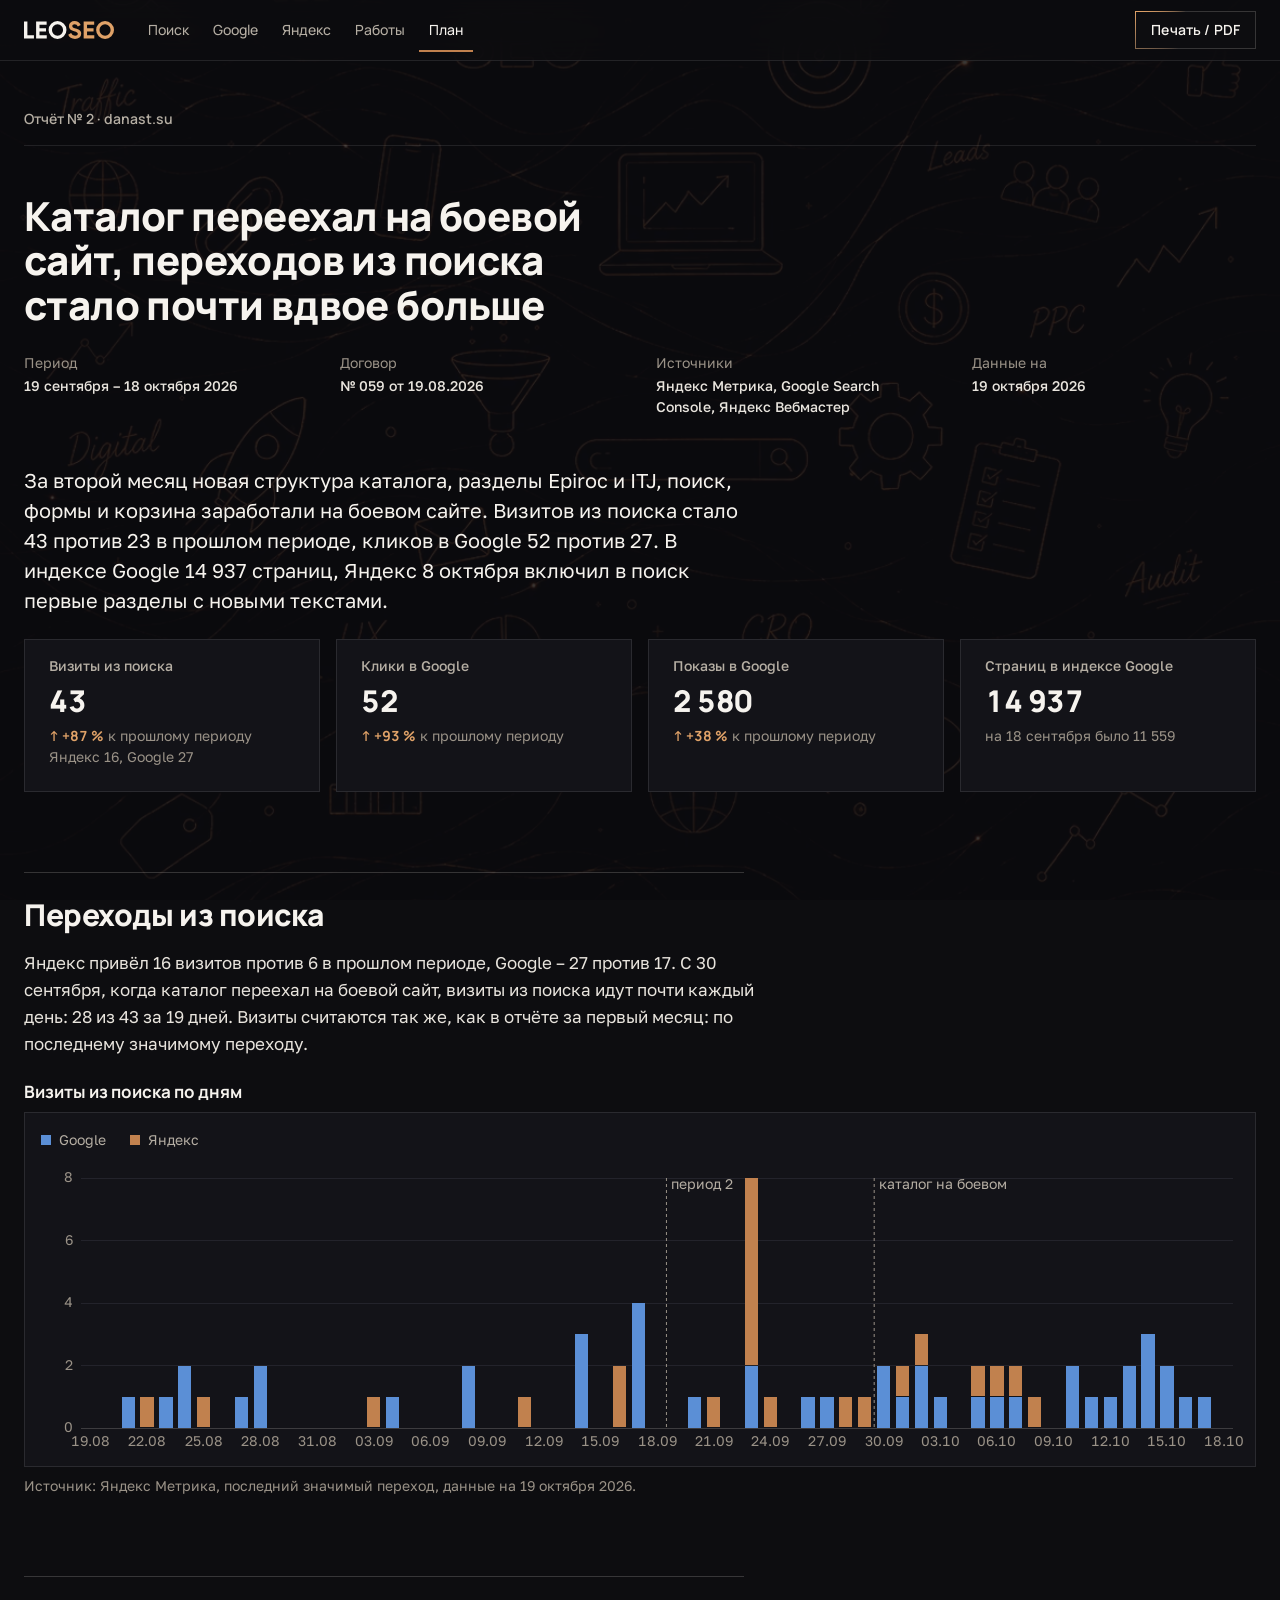
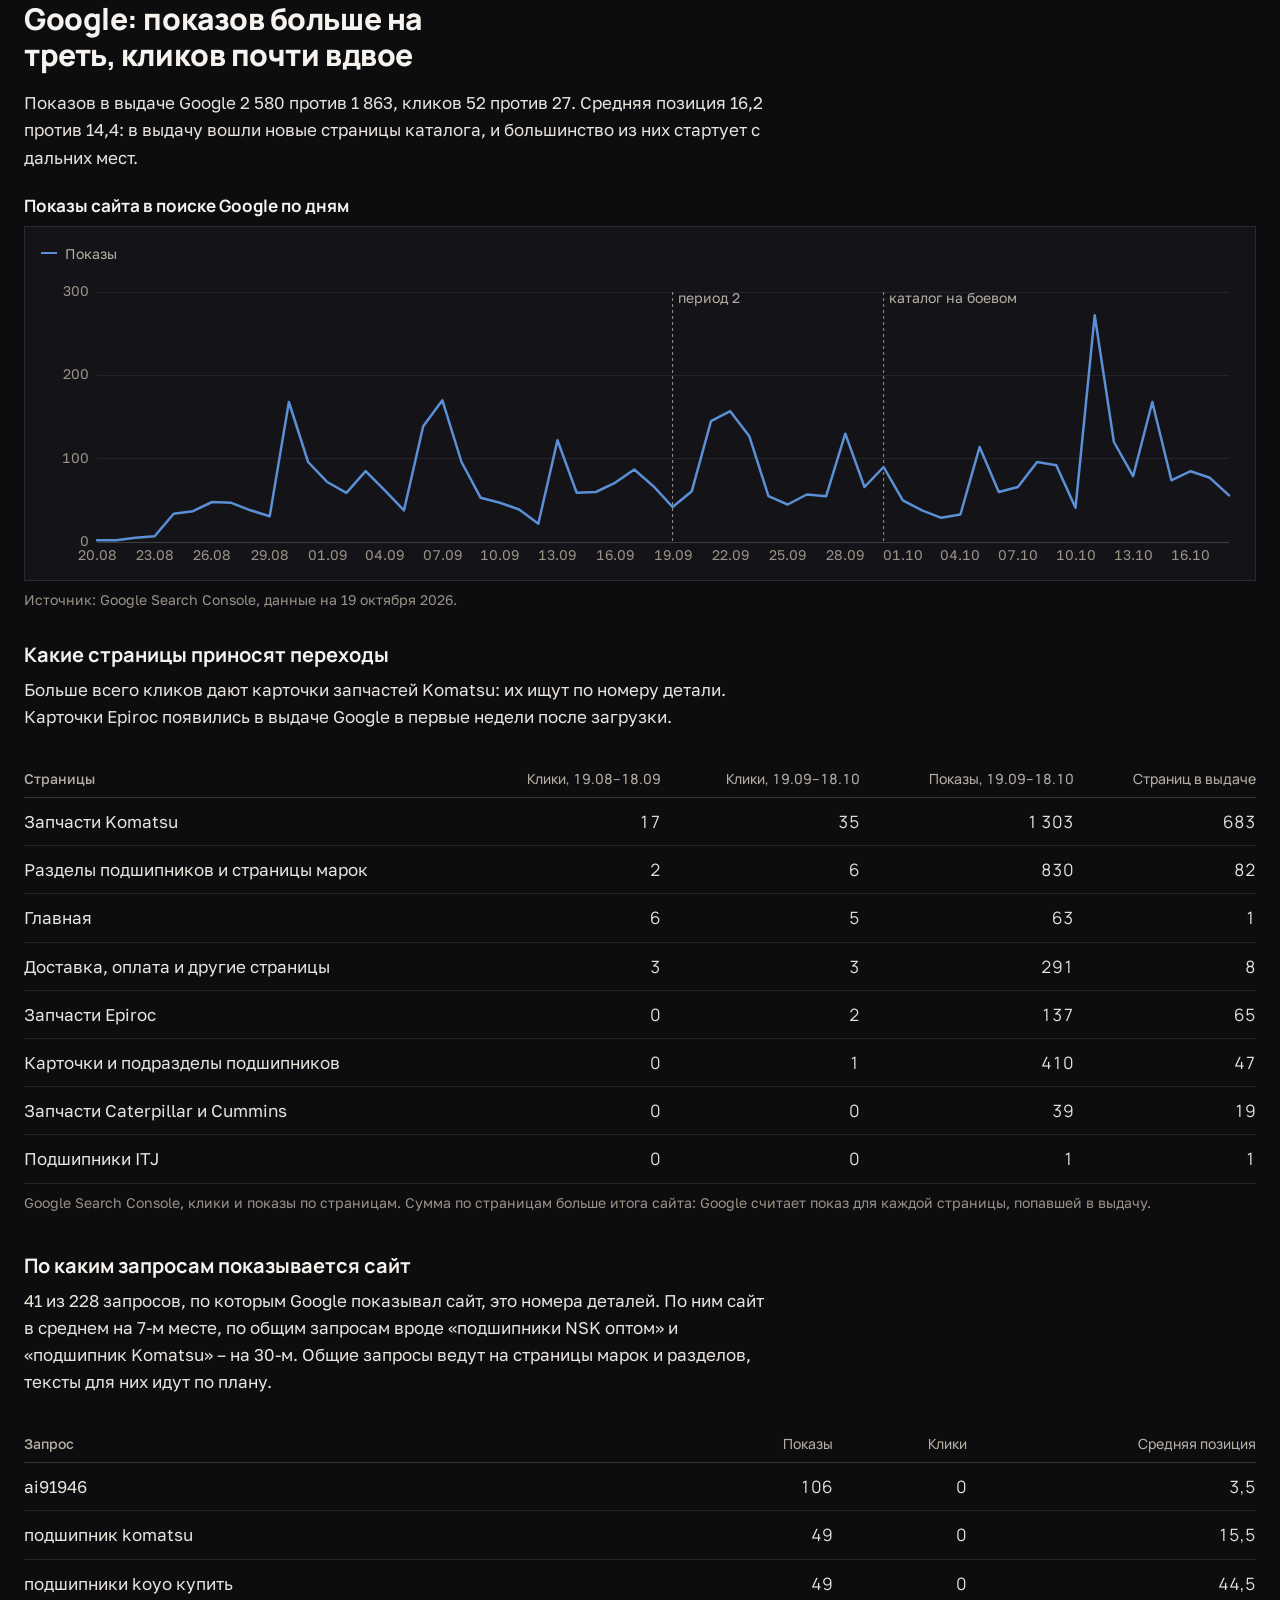
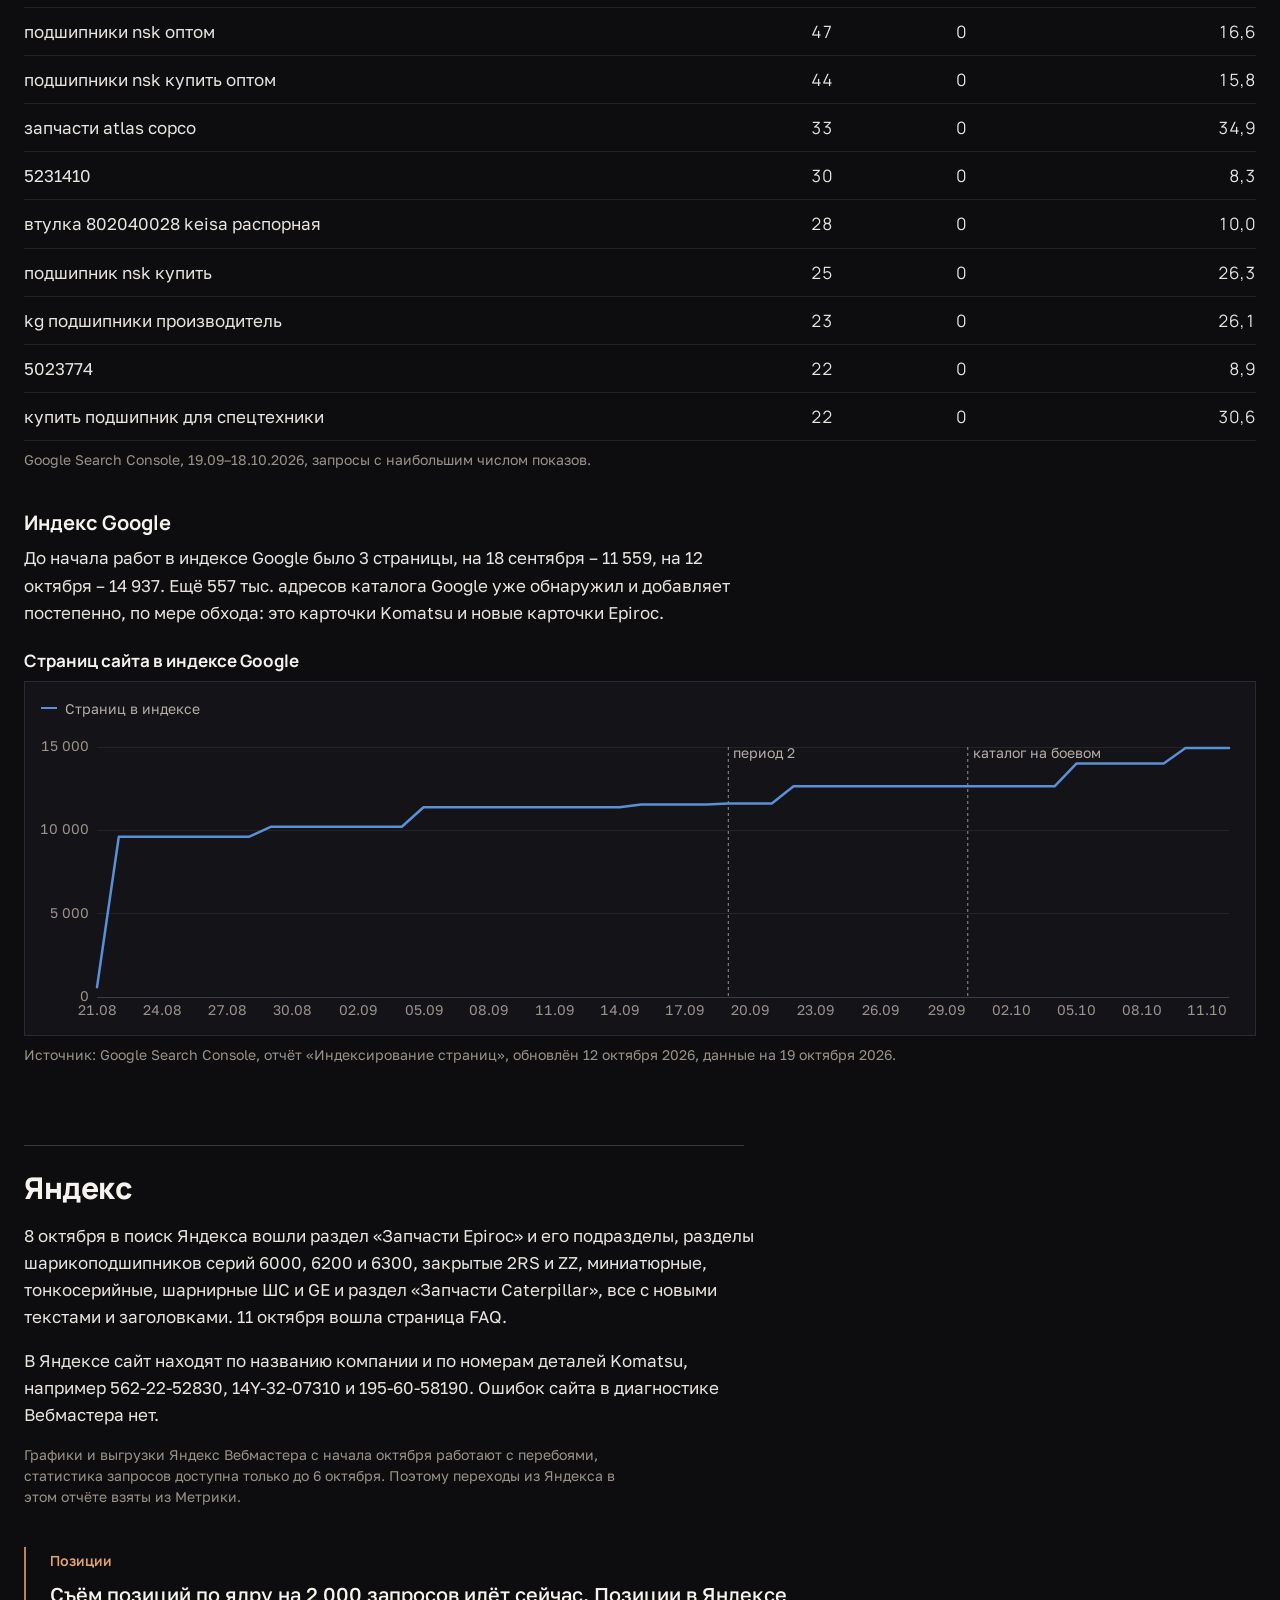
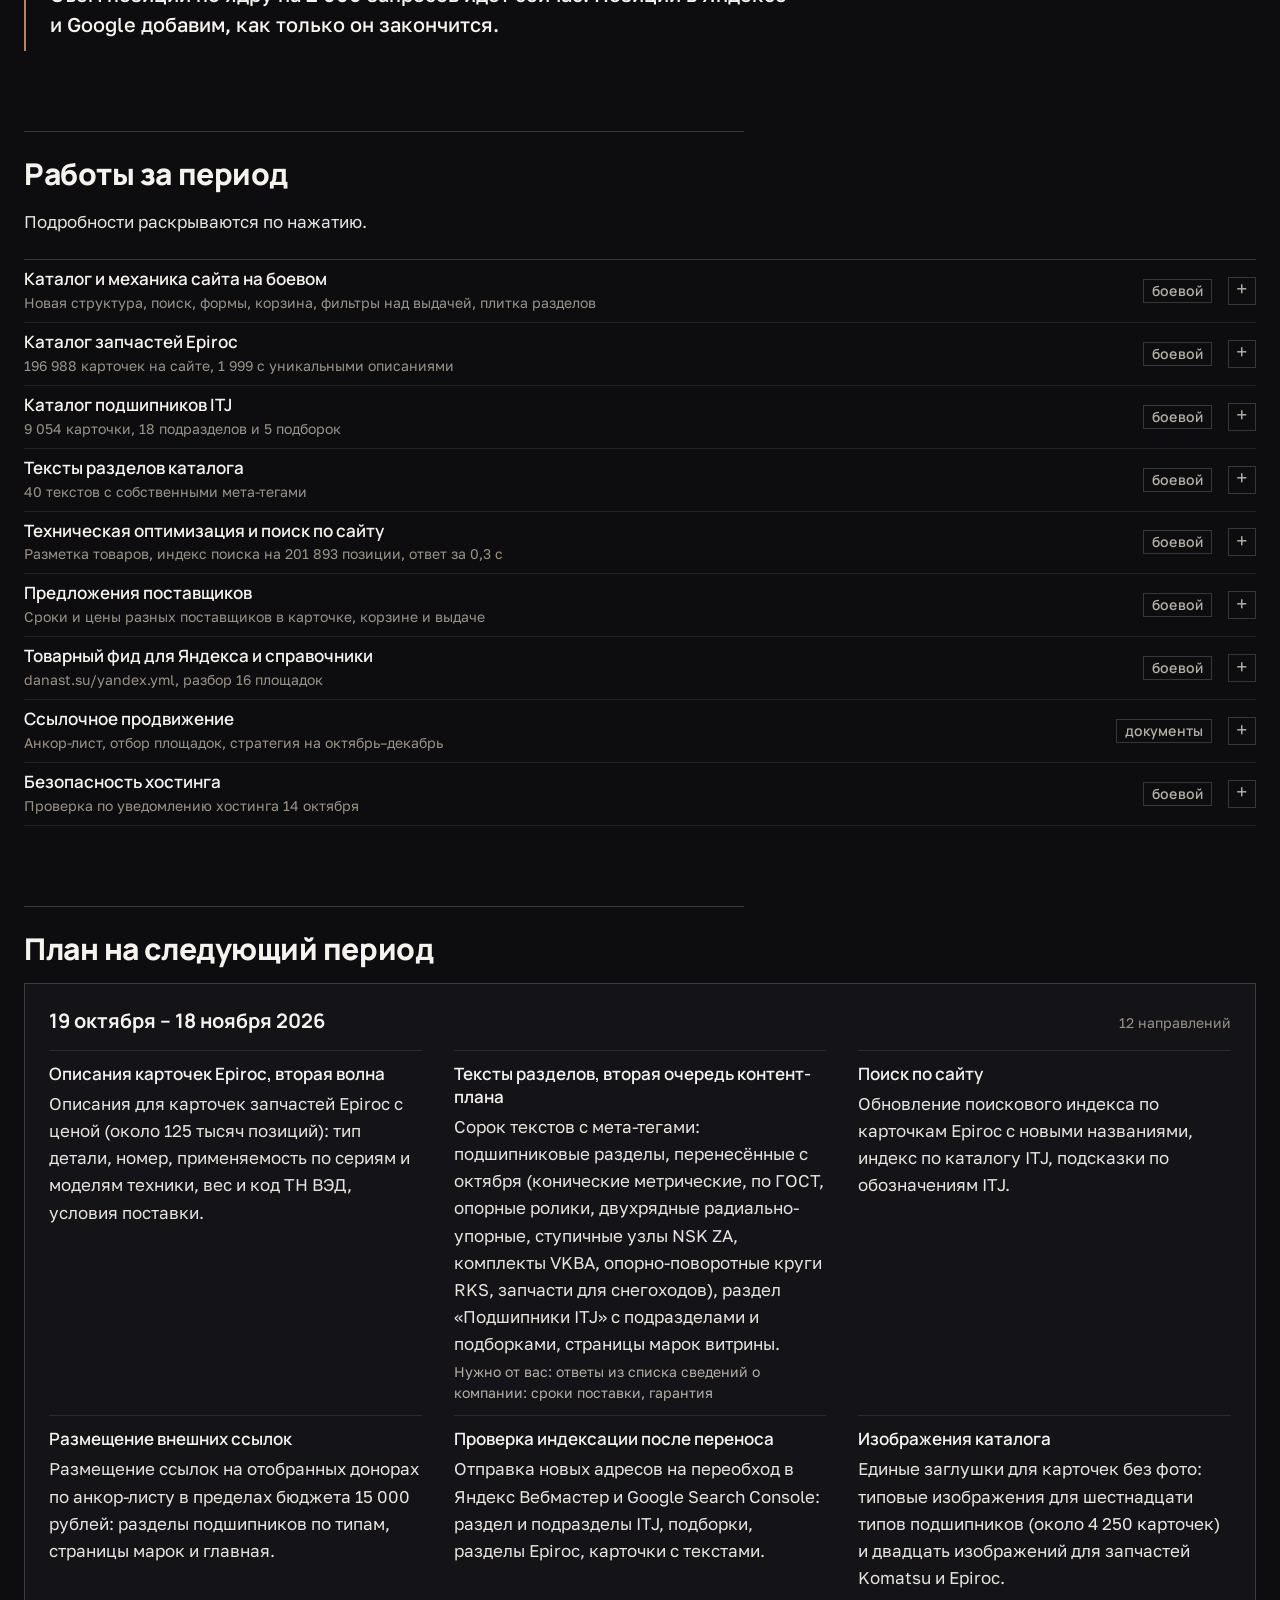
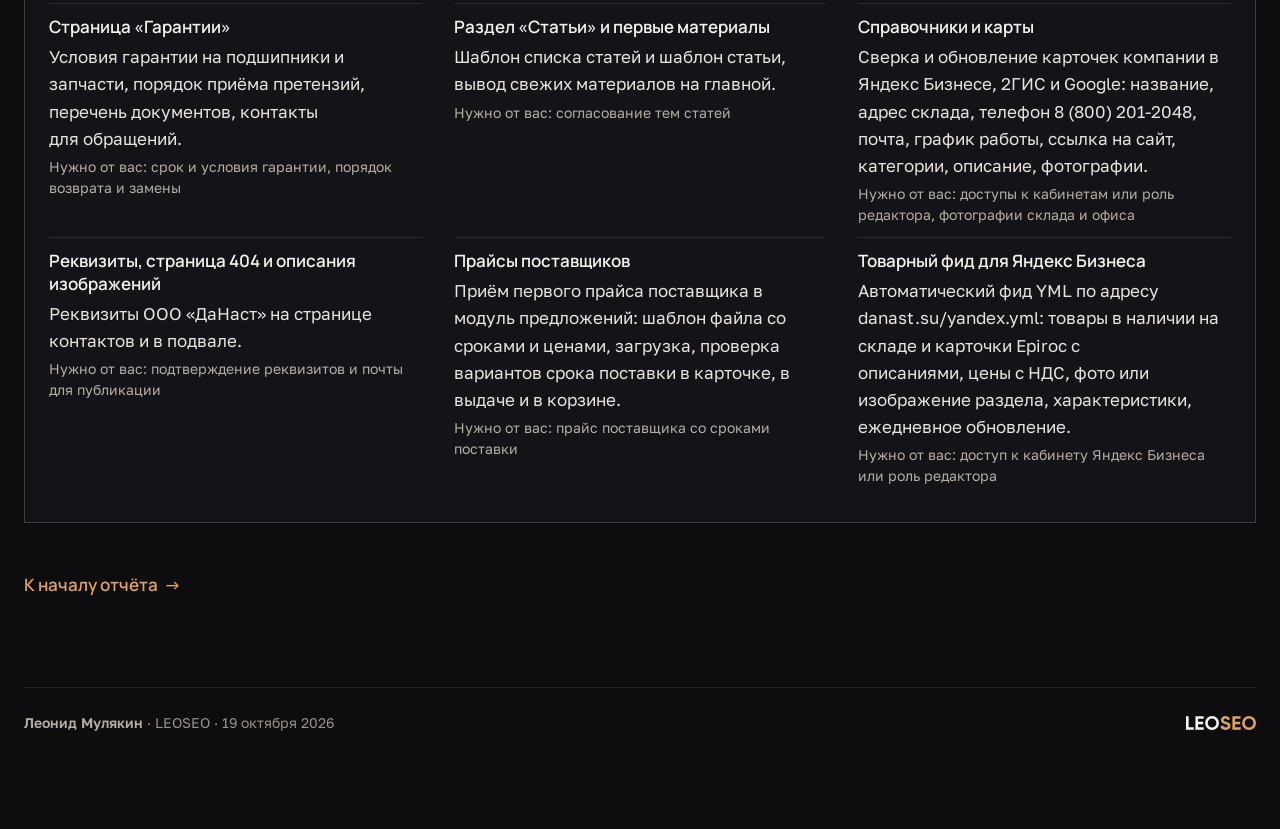
==== commit 0f3b06ba: "Демо: danast/otchet-2" ====
--- a/danast/otchet-2/index.html
+++ b/danast/otchet-2/index.html
@@ -716,7 +716,7 @@
 <section class="ls-plan"><div class="ls-plan__h"><h3 class="ls-h3">19 октября – 18 ноября 2026</h3><span class="ls-plan__n">12 направлений</span></div><ul><li><span class="ls-plan__pg">Описания карточек Epiroc, вторая волна</span><span class="ls-p" style="margin:0">Описания для карточек запчастей Epiroc с ценой (около 125 тысяч позиций): тип детали, номер, применяемость по сериям и моделям техники, вес и код ТН ВЭД, условия поставки.</span></li><li><span class="ls-plan__pg">Тексты разделов, вторая очередь контент-плана</span><span class="ls-p" style="margin:0">Сорок текстов с мета-тегами: подшипниковые разделы, перенесённые с октября (конические метрические, по ГОСТ, опорные ролики, двухрядные радиально-упорные, ступичные узлы NSK ZA, комплекты VKBA, опорно-поворотные круги RKS, запчасти для снегоходов), раздел «Подшипники ITJ» с подразделами и подборками, страницы марок витрины.</span><span class="ls-plan__m"><span class="q">Нужно от вас: ответы из списка сведений о компании: сроки поставки, гарантия</span></span></li><li><span class="ls-plan__pg">Поиск по сайту</span><span class="ls-p" style="margin:0">Обновление поискового индекса по карточкам Epiroc с новыми названиями, индекс по каталогу ITJ, подсказки по обозначениям ITJ.</span></li><li><span class="ls-plan__pg">Размещение внешних ссылок</span><span class="ls-p" style="margin:0">Размещение ссылок на отобранных донорах по анкор-листу в пределах бюджета 15 000 рублей: разделы подшипников по типам, страницы марок и главная.</span></li><li><span class="ls-plan__pg">Проверка индексации после переноса</span><span class="ls-p" style="margin:0">Отправка новых адресов на переобход в Яндекс Вебмастер и Google Search Console: раздел и подразделы ITJ, подборки, разделы Epiroc, карточки с текстами.</span></li><li><span class="ls-plan__pg">Изображения каталога</span><span class="ls-p" style="margin:0">Единые заглушки для карточек без фото: типовые изображения для шестнадцати типов подшипников (около 4 250 карточек) и двадцать изображений для запчастей Komatsu и Epiroc.</span></li><li><span class="ls-plan__pg">Страница «Гарантии»</span><span class="ls-p" style="margin:0">Условия гарантии на подшипники и запчасти, порядок приёма претензий, перечень документов, контакты для обращений.</span><span class="ls-plan__m"><span class="q">Нужно от вас: срок и условия гарантии, порядок возврата и замены</span></span></li><li><span class="ls-plan__pg">Раздел «Статьи» и первые материалы</span><span class="ls-p" style="margin:0">Шаблон списка статей и шаблон статьи, вывод свежих материалов на главной.</span><span class="ls-plan__m"><span class="q">Нужно от вас: согласование тем статей</span></span></li><li><span class="ls-plan__pg">Справочники и карты</span><span class="ls-p" style="margin:0">Сверка и обновление карточек компании в Яндекс Бизнесе, 2ГИС и Google: название, адрес склада, телефон 8 (800) 201-2048, почта, график работы, ссылка на сайт, категории, описание, фотографии.</span><span class="ls-plan__m"><span class="q">Нужно от вас: доступы к кабинетам или роль редактора, фотографии склада и офиса</span></span></li><li><span class="ls-plan__pg">Реквизиты, страница 404 и описания изображений</span><span class="ls-p" style="margin:0">Реквизиты ООО «ДаНаст» на странице контактов и в подвале.</span><span class="ls-plan__m"><span class="q">Нужно от вас: подтверждение реквизитов и почты для публикации</span></span></li><li><span class="ls-plan__pg">Прайсы поставщиков</span><span class="ls-p" style="margin:0">Приём первого прайса поставщика в модуль предложений: шаблон файла со сроками и ценами, загрузка, проверка вариантов срока поставки в карточке, в выдаче и в корзине.</span><span class="ls-plan__m"><span class="q">Нужно от вас: прайс поставщика со сроками поставки</span></span></li><li><span class="ls-plan__pg">Товарный фид для Яндекс Бизнеса</span><span class="ls-p" style="margin:0">Автоматический фид YML по адресу danast.su/yandex.yml: товары в наличии на складе и карточки Epiroc с описаниями, цены с НДС, фото или изображение раздела, характеристики, ежедневное обновление.</span><span class="ls-plan__m"><span class="q">Нужно от вас: доступ к кабинету Яндекс Бизнеса или роль редактора</span></span></li></ul></section>
 
 <p class="ls-screen-only" style="margin:var(--sp-5) 0 0"><a class="leo-link" href="#top"><span>К началу отчёта</span><span class="leo-arrow" aria-hidden="true">→</span></a></p>
-<footer class="ls-sign"><p><b>Леонид Мулякин</b> · LEOSEO · 21 октября 2026</p><span class="ls-logo" role="img" aria-label="LEOSEO" style="height:14px"></span></footer>
+<footer class="ls-sign"><p><b>Леонид Мулякин</b> · LEOSEO · 19 октября 2026</p><span class="ls-logo" role="img" aria-label="LEOSEO" style="height:14px"></span></footer>
 </main></div>
 <script>/* LEOSEO — interactions for plain-HTML pages (React components do this themselves).
    [data-tilt] link cards: tilt ±5° + lift 6 px following the pointer. .leo-bar: .is-scrolled after 8 px, anchor scroll-spy.
